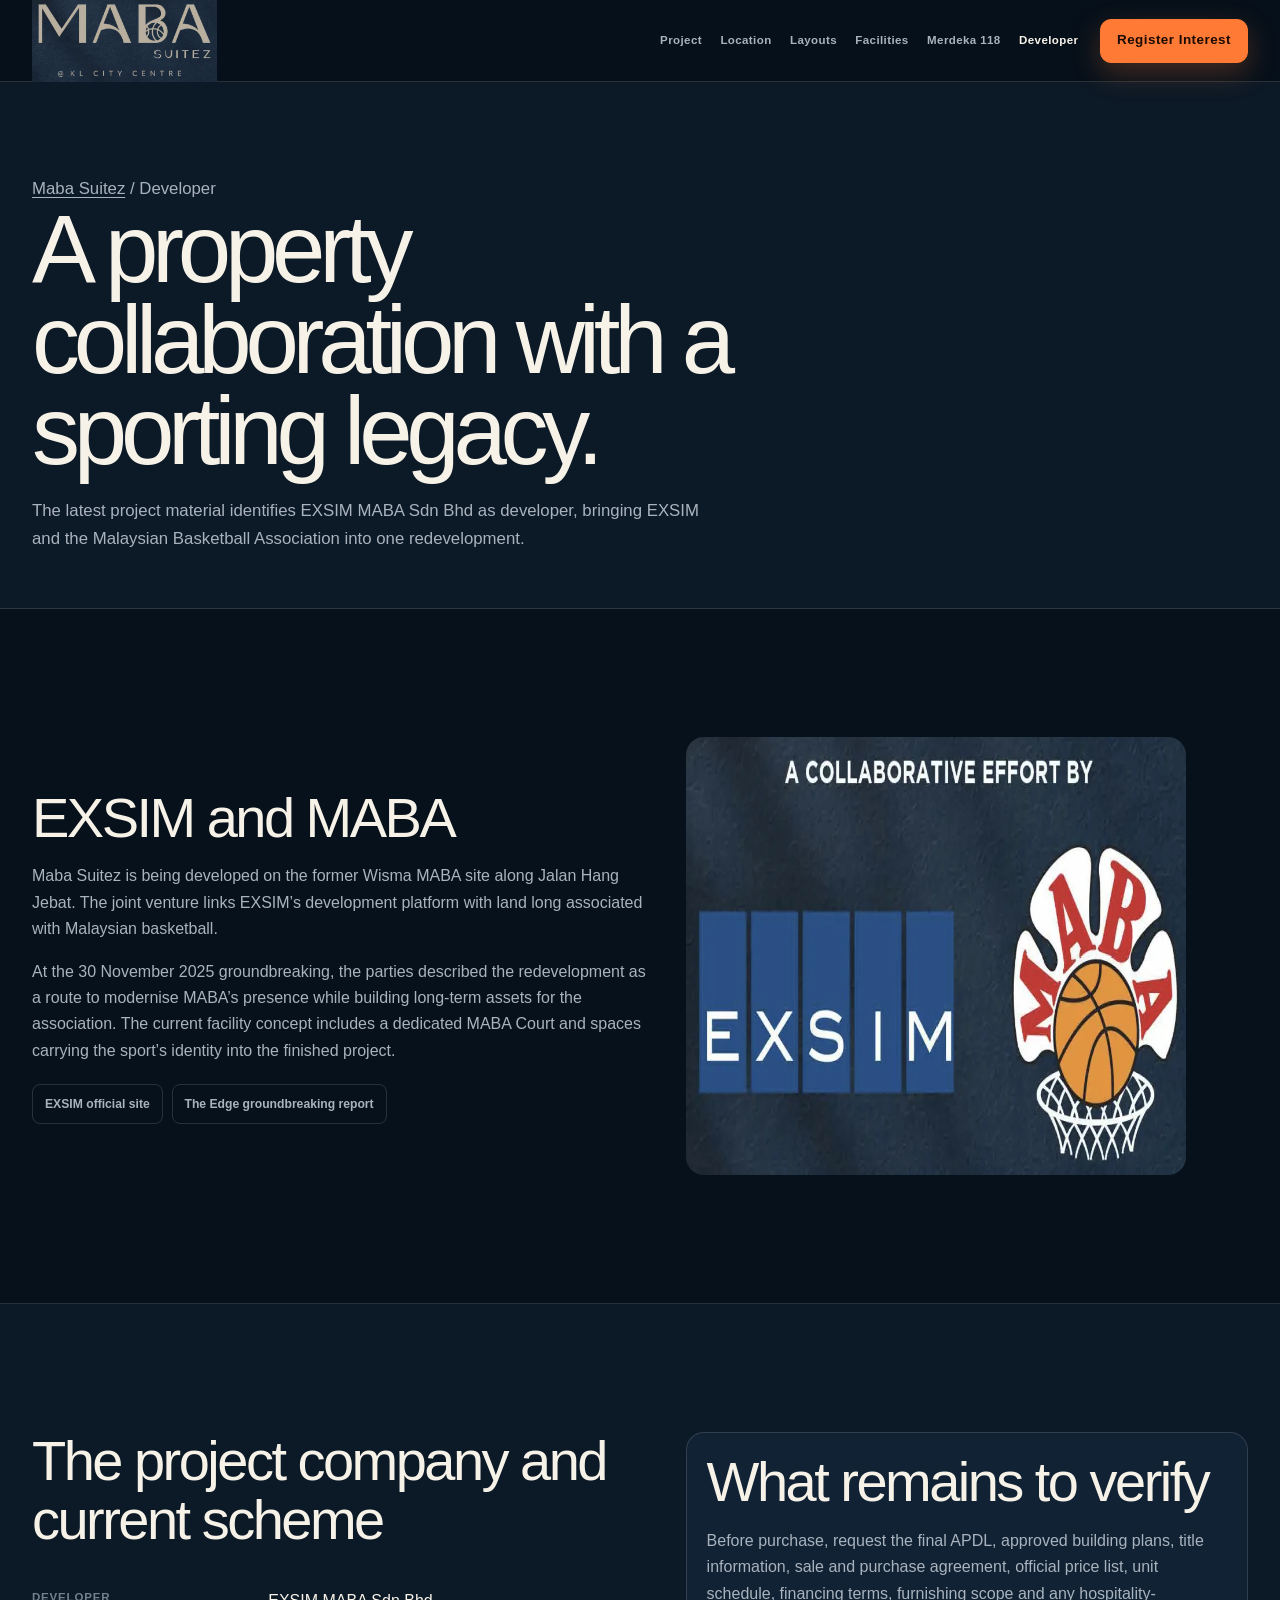
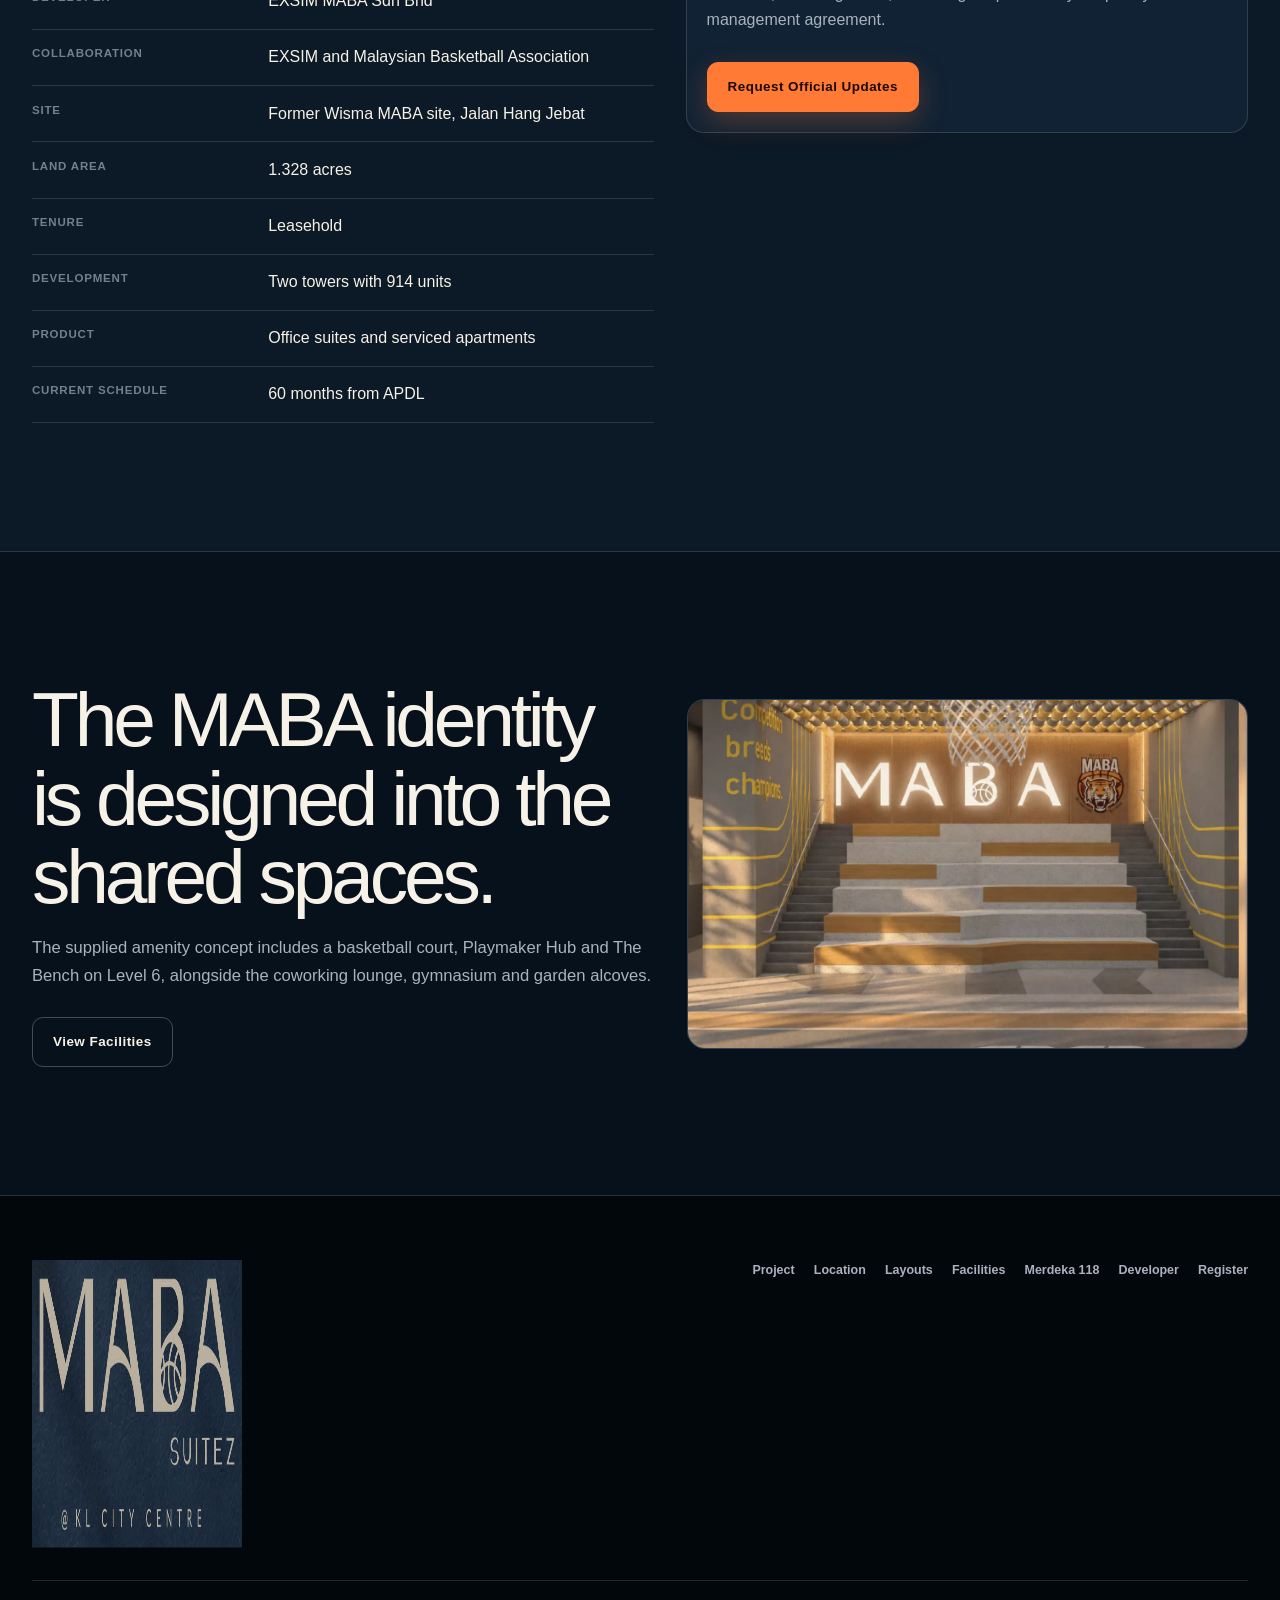
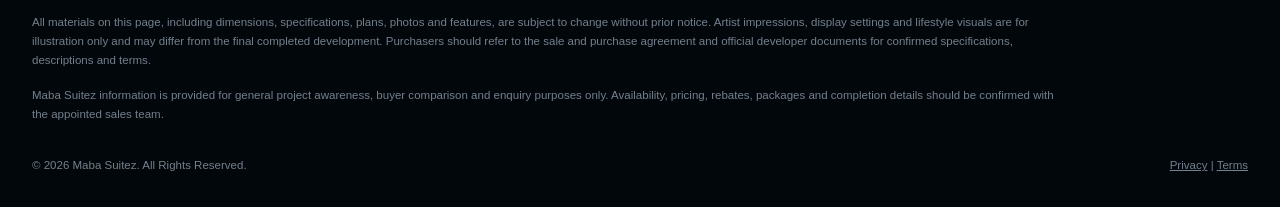
==== developer/index.html @ d5fe0ad5 "Add files via upload" ====
<!doctype html><html lang="en-MY"><head>
  <meta charset="utf-8"><meta name="viewport" content="width=device-width, initial-scale=1">
  <title>Maba Suitez Developer | EXSIM MABA Sdn Bhd</title>
  <meta name="description" content="Learn about EXSIM MABA Sdn Bhd, the EXSIM and Malaysian Basketball Association collaboration behind Maba Suitez on Jalan Hang Jebat.">
  <meta name="robots" content="index, follow, max-image-preview:large"><meta name="theme-color" content="#07111b"><link rel="canonical" href="https://themabasuitez.com/developer/"><link rel="stylesheet" href="/assets/site-v2.css"><link rel="icon" type="image/png" href="/assets/official/maba-suitez-logo.png">
  <meta property="og:type" content="website"><meta property="og:title" content="Maba Suitez Developer | EXSIM MABA Sdn Bhd"><meta property="og:description" content="The collaboration and project background behind Maba Suitez Kuala Lumpur."><meta property="og:url" content="https://themabasuitez.com/developer/"><meta property="og:image" content="https://themabasuitez.com/assets/official/exsim-maba-joint-venture.webp">
  <script type="application/ld+json">{"@context":"https://schema.org","@graph":[{"@type":"WebPage","url":"https://themabasuitez.com/developer/","name":"Maba Suitez Developer | EXSIM MABA Sdn Bhd","dateModified":"2026-10-03"},{"@type":"Organization","name":"EXSIM MABA Sdn Bhd","description":"The project company identified in the latest supplied Maba Suitez material."},{"@type":"BreadcrumbList","itemListElement":[{"@type":"ListItem","position":1,"name":"Home","item":"https://themabasuitez.com/"},{"@type":"ListItem","position":2,"name":"Developer","item":"https://themabasuitez.com/developer/"}]}]}</script>
</head><body>
  <a class="skip-link" href="#main">Skip to content</a>
  <header class="site-header"><nav class="shell nav-shell" aria-label="Primary navigation"><a class="brand" href="/" aria-label="Maba Suitez home"><img src="/assets/official/maba-suitez-logo.png" width="640" height="288" alt="Maba Suitez at KL City Centre"></a><button class="nav-toggle" type="button" aria-label="Open navigation" aria-controls="site-nav" aria-expanded="false" data-nav-toggle><svg viewBox="0 0 24 24" aria-hidden="true"><path fill="currentColor" d="M3 6h18v2H3zm0 5h18v2H3zm0 5h18v2H3z"/></svg></button><div class="nav-panel" id="site-nav" data-nav-panel><ul class="nav-links"><li><a href="/project/">Project</a></li><li><a href="/location/">Location</a></li><li><a href="/layouts/">Layouts</a></li><li><a href="/impressions/">Facilities</a></li><li><a href="/merdeka-118/">Merdeka 118</a></li><li><a href="/developer/" aria-current="page">Developer</a></li></ul><a class="button nav-cta" href="/register/">Register Interest</a></div></nav></header>
  <a class="button mobile-register" href="/register/">Register Interest</a>
  <main id="main">
    <section class="page-hero"><div class="shell"><p class="breadcrumbs"><a href="/">Maba Suitez</a> / Developer</p><h1>A property collaboration with a sporting legacy.</h1><p>The latest project material identifies EXSIM MABA Sdn Bhd as developer, bringing EXSIM and the Malaysian Basketball Association into one redevelopment.</p></div></section>
    <section class="section"><div class="shell developer-grid"><div class="prose" data-reveal><h2>EXSIM and MABA</h2><p>Maba Suitez is being developed on the former Wisma MABA site along Jalan Hang Jebat. The joint venture links EXSIM’s development platform with land long associated with Malaysian basketball.</p><p>At the 30 November 2025 groundbreaking, the parties described the redevelopment as a route to modernise MABA’s presence while building long-term assets for the association. The current facility concept includes a dedicated MABA Court and spaces carrying the sport’s identity into the finished project.</p><div class="source-links"><a href="https://exsim.com.my/" target="_blank" rel="noopener">EXSIM official site</a><a href="https://theedgemalaysia.com/node/783891" target="_blank" rel="noopener">The Edge groundbreaking report</a></div></div><img class="developer-logo" src="/assets/official/exsim-maba-joint-venture.webp" width="864" height="438" alt="EXSIM and Malaysian Basketball Association collaborative effort" data-reveal></div></section>
    <section class="section section--surface"><div class="shell content-grid"><div data-reveal><h2>The project company and current scheme</h2><table class="data-table"><tr><th>Developer</th><td>EXSIM MABA Sdn Bhd</td></tr><tr><th>Collaboration</th><td>EXSIM and Malaysian Basketball Association</td></tr><tr><th>Site</th><td>Former Wisma MABA site, Jalan Hang Jebat</td></tr><tr><th>Land area</th><td>1.328 acres</td></tr><tr><th>Tenure</th><td>Leasehold</td></tr><tr><th>Development</th><td>Two towers with 914 units</td></tr><tr><th>Product</th><td>Office suites and serviced apartments</td></tr><tr><th>Current schedule</th><td>60 months from APDL</td></tr></table></div><aside class="sticky-panel" data-reveal><h2>What remains to verify</h2><p>Before purchase, request the final APDL, approved building plans, title information, sale and purchase agreement, official price list, unit schedule, financing terms, furnishing scope and any hospitality-management agreement.</p><div class="button-row"><a class="button" href="/register/">Request Official Updates</a></div></aside></div></section>
    <section class="section"><div class="shell editorial-split"><div data-reveal><h2 class="section-title">The MABA identity is designed into the shared spaces.</h2><p class="section-copy">The supplied amenity concept includes a basketball court, Playmaker Hub and The Bench on Level 6, alongside the coworking lounge, gymnasium and garden alcoves.</p><div class="button-row"><a class="button button--secondary" href="/impressions/">View Facilities</a></div></div><figure class="media-frame media-frame--wide" data-reveal><img src="/assets/official/facilities/maba-court.webp" width="1800" height="822" alt="MABA Court artist impression" loading="lazy"></figure></div></section>
  </main>
  <footer class="site-footer"><div class="shell"><div class="footer-top"><img class="footer-logo" src="/assets/official/maba-suitez-logo.png" width="640" height="288" alt="Maba Suitez at KL City Centre" loading="lazy"><nav class="footer-links" aria-label="Footer navigation"><a href="/project/">Project</a><a href="/location/">Location</a><a href="/layouts/">Layouts</a><a href="/impressions/">Facilities</a><a href="/merdeka-118/">Merdeka 118</a><a href="/developer/">Developer</a><a href="/register/">Register</a></nav></div><div class="footer-legal"><p>All materials on this page, including dimensions, specifications, plans, photos and features, are subject to change without prior notice. Artist impressions, display settings and lifestyle visuals are for illustration only and may differ from the final completed development. Purchasers should refer to the sale and purchase agreement and official developer documents for confirmed specifications, descriptions and terms.</p><p>Maba Suitez information is provided for general project awareness, buyer comparison and enquiry purposes only. Availability, pricing, rebates, packages and completion details should be confirmed with the appointed sales team.</p></div><div class="footer-bottom"><span>© 2026 Maba Suitez. All Rights Reserved.</span><span><a href="/privacy-policy.html">Privacy</a> | <a href="/terms-and-conditions.html">Terms</a></span></div></div></footer><script src="/assets/site-v2.js" defer></script>
</body></html>
---- assets/site-v2.css ----
:root {
  color-scheme: dark;
  --bg: #07111b;
  --surface: #0c1926;
  --surface-2: #112234;
  --surface-3: #172a3d;
  --text: #f7f2e8;
  --muted: #a9b3bd;
  --quiet: #74808c;
  --accent: #ff7a35;
  --accent-hover: #ff925d;
  --accent-ink: #1b0b02;
  --line: rgba(247, 242, 232, .14);
  --line-strong: rgba(247, 242, 232, .26);
  --danger: #ffb1a8;
  --success: #98e8bd;
  --shadow: 0 24px 80px rgba(0, 0, 0, .32);
  --radius: 18px;
  --radius-sm: 11px;
  --max: 1220px;
  --font: "Aptos", "Segoe UI Variable", "Segoe UI", sans-serif;
  --display: "Aptos Display", "Segoe UI Variable Display", "Segoe UI", sans-serif;
}

*, *::before, *::after { box-sizing: border-box; }
html { scroll-behavior: smooth; }
body {
  margin: 0;
  background: var(--bg);
  color: var(--text);
  font-family: var(--font);
  font-size: 16px;
  line-height: 1.65;
  text-rendering: optimizeLegibility;
  -webkit-font-smoothing: antialiased;
}
body.menu-open { overflow: hidden; }
img { display: block; max-width: 100%; }
a { color: inherit; }
button, input, select, textarea { font: inherit; }
button, a { -webkit-tap-highlight-color: transparent; }
::selection { background: var(--accent); color: var(--accent-ink); }

.skip-link {
  position: fixed;
  z-index: 1000;
  top: 12px;
  left: 12px;
  transform: translateY(-160%);
  padding: .7rem 1rem;
  border-radius: var(--radius-sm);
  background: var(--text);
  color: var(--bg);
}
.skip-link:focus { transform: translateY(0); }
.shell { width: min(calc(100% - 32px), var(--max)); margin-inline: auto; }
.narrow { width: min(calc(100% - 32px), 860px); margin-inline: auto; }

.site-header {
  position: sticky;
  z-index: 100;
  top: 0;
  height: 72px;
  background: rgba(7, 17, 27, .96);
  border-bottom: 1px solid var(--line);
}
.nav-shell { height: 100%; display: flex; align-items: center; justify-content: space-between; gap: 1rem; }
.brand { display: inline-flex; align-items: center; text-decoration: none; }
.brand img { width: 168px; height: auto; }
.nav-toggle {
  width: 46px;
  height: 46px;
  display: grid;
  place-items: center;
  border: 1px solid var(--line-strong);
  border-radius: var(--radius-sm);
  background: var(--surface);
  color: var(--text);
  cursor: pointer;
}
.nav-toggle svg { width: 22px; height: 22px; }
.nav-panel {
  position: fixed;
  inset: 72px 0 0;
  display: none;
  padding: 2rem 16px 7rem;
  overflow-y: auto;
  background: var(--bg);
}
.nav-panel.open { display: block; }
.nav-links { display: grid; gap: 0; margin: 0; padding: 0; list-style: none; }
.nav-links a { display: block; padding: 1rem 0; border-bottom: 1px solid var(--line); color: var(--muted); font-weight: 650; text-decoration: none; }
.nav-links a:hover, .nav-links a[aria-current="page"] { color: var(--text); }
.nav-cta { width: 100%; margin-top: 1.4rem; }

.button {
  min-height: 50px;
  display: inline-flex;
  align-items: center;
  justify-content: center;
  gap: .55rem;
  padding: .78rem 1.25rem;
  border: 1px solid var(--accent);
  border-radius: var(--radius-sm);
  background: var(--accent);
  box-shadow: 0 10px 28px rgba(255, 122, 53, .25);
  color: var(--accent-ink);
  font-size: .84rem;
  font-weight: 800;
  letter-spacing: .035em;
  line-height: 1.2;
  text-align: center;
  text-decoration: none;
  white-space: nowrap;
  cursor: pointer;
  transition: background-color .2s ease, border-color .2s ease, transform .2s ease, box-shadow .2s ease;
}
.button:hover { background: var(--accent-hover); border-color: var(--accent-hover); box-shadow: 0 14px 36px rgba(255, 122, 53, .34); transform: translateY(-2px); }
.button:active { transform: translateY(1px) scale(.99); }
.button--secondary { background: transparent; border-color: var(--line-strong); box-shadow: none; color: var(--text); }
.button--secondary:hover { background: var(--surface-2); border-color: var(--text); box-shadow: none; }
.button--quiet { min-height: 44px; padding: .65rem 1rem; background: transparent; border-color: var(--line); box-shadow: none; color: var(--muted); }
.button--quiet:hover { background: var(--surface-2); border-color: var(--line-strong); color: var(--text); box-shadow: none; }
.button-row { display: flex; flex-wrap: wrap; gap: .75rem; margin-top: 1.75rem; }
.button:focus-visible, .nav-toggle:focus-visible, a:focus-visible, input:focus-visible, select:focus-visible, textarea:focus-visible, .faq-button:focus-visible {
  outline: 3px solid #ffe0cf;
  outline-offset: 3px;
}

.mobile-register {
  position: fixed;
  z-index: 90;
  right: 12px;
  bottom: calc(12px + env(safe-area-inset-bottom));
  left: 12px;
  min-height: 54px;
}

.hero {
  display: grid;
  gap: 2rem;
  padding: 3.5rem 0 2.5rem;
}
.hero-copy { align-self: center; }
.hero h1, .page-hero h1 {
  max-width: 13ch;
  margin: 0;
  font-family: var(--display);
  font-size: clamp(3rem, 12vw, 6.8rem);
  font-weight: 460;
  letter-spacing: -.065em;
  line-height: .95;
}
.hero-lede { max-width: 34rem; margin: 1.4rem 0 0; color: var(--muted); font-size: clamp(1rem, 2vw, 1.2rem); }
.hero-media {
  position: relative;
  margin: 0;
  overflow: hidden;
  border: 1px solid var(--line-strong);
  border-radius: var(--radius);
  background: #ded8ca;
  box-shadow: var(--shadow);
}
.hero-media img { width: 100%; height: 100%; min-height: 330px; object-fit: cover; }
.hero-media--tower img { object-fit: contain; background: #e4dfcf; }

.fact-rail { border-block: 1px solid var(--line); background: var(--surface); }
.fact-scroll { display: flex; gap: 0; overflow-x: auto; scrollbar-width: none; scroll-snap-type: x proximity; }
.fact-scroll::-webkit-scrollbar { display: none; }
.fact { min-width: 70vw; padding: 1.3rem 1.1rem 1.5rem; border-right: 1px solid var(--line); scroll-snap-align: start; }
.fact span { display: block; color: var(--quiet); font-size: .7rem; font-weight: 750; letter-spacing: .12em; text-transform: uppercase; }
.fact strong { display: block; margin-top: .35rem; font-family: var(--display); font-size: 1.35rem; font-weight: 560; letter-spacing: -.025em; }

.section { padding: clamp(4.5rem, 10vw, 8rem) 0; border-bottom: 1px solid var(--line); }
.section--surface { background: var(--surface); }
.section--deep { background: #040b12; }
.eyebrow { margin: 0 0 .9rem; color: var(--accent); font-size: .7rem; font-weight: 800; letter-spacing: .15em; text-transform: uppercase; }
.section-title {
  max-width: 18ch;
  margin: 0;
  font-family: var(--display);
  font-size: clamp(2.2rem, 7vw, 4.8rem);
  font-weight: 480;
  letter-spacing: -.055em;
  line-height: 1.02;
}
.section-copy { max-width: 44rem; margin: 1.2rem 0 0; color: var(--muted); font-size: 1.04rem; }
.section-heading { display: grid; gap: 1.1rem; margin-bottom: 2.5rem; }
.section-heading > :last-child { margin-bottom: 0; }

.update-grid { display: grid; gap: 2rem; }
.update-stamp { display: flex; align-items: center; gap: .8rem; color: var(--muted); font-size: .8rem; font-weight: 700; letter-spacing: .04em; }
.update-stamp::before { width: 9px; height: 9px; border-radius: 50%; background: var(--accent); content: ""; box-shadow: 0 0 0 7px rgba(255, 122, 53, .12); }
.update-list { margin: 0; border-top: 1px solid var(--line-strong); }
.update-list div { display: grid; grid-template-columns: minmax(90px, .45fr) 1fr; gap: 1rem; padding: 1.15rem 0; border-bottom: 1px solid var(--line); }
.update-list dt { color: var(--quiet); font-size: .72rem; font-weight: 800; letter-spacing: .1em; text-transform: uppercase; }
.update-list dd { margin: 0; color: var(--text); font-weight: 650; }
.source-note { margin: 1.2rem 0 0; color: var(--quiet); font-size: .78rem; }
.source-note a { color: var(--muted); text-underline-offset: 3px; }

.editorial-split { display: grid; gap: 2.2rem; align-items: center; }
.media-frame { margin: 0; overflow: hidden; border: 1px solid var(--line); border-radius: var(--radius); background: var(--surface-2); }
.media-frame img { width: 100%; height: 100%; object-fit: cover; }
.media-frame--portrait { aspect-ratio: 4 / 5; }
.media-frame--wide { aspect-ratio: 16 / 10; }
.media-frame--map img { object-fit: contain; background: #e7e0d2; }
.caption { margin: .65rem 0 0; color: var(--quiet); font-size: .74rem; }
.detail-lines { margin: 2rem 0 0; border-top: 1px solid var(--line); }
.detail-lines div { display: grid; gap: .25rem; padding: 1rem 0; border-bottom: 1px solid var(--line); }
.detail-lines b { color: var(--text); font-size: .84rem; }
.detail-lines span { color: var(--muted); font-size: .9rem; }

.location-grid { display: grid; gap: 1.25rem; }
.location-copy { padding: 1.5rem; border: 1px solid var(--line); border-radius: var(--radius); background: var(--surface-2); }
.location-copy h3 { margin: 0; font-family: var(--display); font-size: 1.55rem; font-weight: 560; letter-spacing: -.035em; }
.location-copy p { margin: .75rem 0 0; color: var(--muted); }
.distance-list { display: grid; grid-template-columns: 1fr 1fr; gap: 1px; margin-top: 1.5rem; background: var(--line); border: 1px solid var(--line); }
.distance-list div { padding: 1rem; background: var(--surface); }
.distance-list strong { display: block; font-family: var(--display); font-size: 1.4rem; color: var(--accent); }
.distance-list span { display: block; margin-top: .15rem; color: var(--muted); font-size: .76rem; }

.amenity-grid { display: grid; grid-template-columns: 1fr; gap: 1rem; }
.amenity { position: relative; min-height: 275px; margin: 0; overflow: hidden; border: 1px solid var(--line); border-radius: var(--radius); background: var(--surface-2); }
.amenity img { width: 100%; height: 100%; min-height: 275px; object-fit: cover; transition: transform .6s cubic-bezier(.2,.7,.2,1); }
.amenity:hover img { transform: scale(1.025); }
.amenity figcaption { position: absolute; right: 12px; bottom: 12px; padding: .55rem .75rem; border-radius: 8px; background: rgba(7,17,27,.9); color: var(--text); font-size: .76rem; font-weight: 750; }

.layout-list { display: grid; gap: 1rem; }
.layout-item { display: grid; gap: 1.25rem; padding: 1rem; border: 1px solid var(--line); border-radius: var(--radius); background: var(--surface); }
.layout-plan { min-height: 280px; display: grid; place-items: center; padding: 1rem; border-radius: var(--radius-sm); background: #e7e0d2; }
.layout-plan img { width: 100%; max-height: 410px; object-fit: contain; }
.layout-copy { align-self: center; padding: .5rem; }
.layout-type { margin: 0 0 .7rem; color: var(--accent); font-size: .72rem; font-weight: 800; letter-spacing: .12em; text-transform: uppercase; }
.layout-copy h3 { margin: 0; font-family: var(--display); font-size: clamp(1.8rem, 5vw, 2.9rem); font-weight: 520; letter-spacing: -.045em; line-height: 1.05; }
.layout-spec { margin: .7rem 0 0; color: var(--muted); }
.layout-copy ul { margin: 1rem 0 0; padding-left: 1.1rem; color: var(--muted); }

.interior-grid { display: grid; gap: 1rem; }
.interior-grid .media-frame { min-height: 280px; }
.interior-grid .media-frame img { min-height: 280px; }

.precinct-grid { display: grid; gap: 2rem; align-items: start; }
.investment-note { margin-top: 1.5rem; padding: 1.2rem; border-left: 3px solid var(--accent); background: var(--surface-2); color: var(--muted); }
.investment-note strong { display: block; margin-bottom: .4rem; color: var(--text); }
.source-links { display: flex; flex-wrap: wrap; gap: .55rem; margin-top: 1.25rem; }
.source-links a { padding: .55rem .75rem; border: 1px solid var(--line); border-radius: 8px; color: var(--muted); font-size: .76rem; font-weight: 700; text-decoration: none; }
.source-links a:hover { border-color: var(--accent); color: var(--text); }

.developer-grid { display: grid; gap: 2rem; align-items: center; }
.developer-logo { width: min(100%, 500px); border-radius: var(--radius); }

.faq { margin-top: 2rem; border-top: 1px solid var(--line-strong); }
.faq-item { border-bottom: 1px solid var(--line); }
.faq-button { width: 100%; display: flex; align-items: center; justify-content: space-between; gap: 1rem; padding: 1.2rem 0; border: 0; background: transparent; color: var(--text); text-align: left; font-weight: 750; cursor: pointer; }
.faq-button span { flex: 0 0 32px; width: 32px; height: 32px; display: grid; place-items: center; border: 1px solid var(--line); border-radius: 50%; color: var(--accent); font-size: 1.2rem; transition: transform .2s ease; }
.faq-answer { display: grid; grid-template-rows: 0fr; transition: grid-template-rows .25s ease; }
.faq-answer > div { overflow: hidden; }
.faq-answer p { max-width: 48rem; margin: 0; padding: 0 0 1.3rem; color: var(--muted); }
.faq-item.open .faq-answer { grid-template-rows: 1fr; }
.faq-item.open .faq-button span { transform: rotate(45deg); }

.contact-grid { display: grid; gap: 2.2rem; align-items: start; }
.benefit-list { display: grid; gap: .85rem; margin: 1.5rem 0 0; padding: 0; list-style: none; }
.benefit-list li { display: grid; grid-template-columns: 28px 1fr; gap: .75rem; color: var(--muted); }
.benefit-list i { width: 28px; height: 28px; display: grid; place-items: center; border: 1px solid var(--accent); border-radius: 50%; color: var(--accent); font-size: .72rem; font-style: normal; font-weight: 800; }
.enquiry-form { padding: 1.1rem; border: 1px solid var(--line-strong); border-radius: var(--radius); background: var(--surface-2); box-shadow: var(--shadow); }
.form-grid { display: grid; gap: 1rem; }
.field label { display: flex; justify-content: space-between; gap: .5rem; margin-bottom: .45rem; color: var(--text); font-size: .78rem; font-weight: 750; }
.field label span { color: var(--quiet); font-weight: 500; }
.field input, .field select, .field textarea {
  width: 100%;
  min-height: 52px;
  padding: .78rem .9rem;
  border: 1px solid var(--line-strong);
  border-radius: var(--radius-sm);
  background: var(--bg);
  color: var(--text);
  transition: border-color .2s ease, box-shadow .2s ease;
}
.field select { appearance: auto; }
.field input::placeholder, .field textarea::placeholder { color: #6f7b86; }
.field input:focus, .field select:focus, .field textarea:focus { border-color: var(--accent); box-shadow: 0 0 0 4px rgba(255,122,53,.12); outline: 0; }
.field [aria-invalid="true"] { border-color: var(--danger); }
.phone-fields { display: grid; grid-template-columns: 124px 1fr; gap: .65rem; }
.consent { display: grid; grid-template-columns: 20px 1fr; gap: .65rem; margin: 1rem 0; color: var(--muted); font-size: .78rem; }
.consent input { width: 18px; height: 18px; margin-top: .2rem; accent-color: var(--accent); }
.consent a { color: var(--text); }
.form-submit { width: 100%; }
.form-status { min-height: 1.5rem; margin: .8rem 0 0; color: var(--muted); font-size: .82rem; }
.form-status.is-error { color: var(--danger); }
.form-status.is-success { color: var(--success); }
.honeypot { position: absolute; left: -9999px; }

.page-hero { padding: 4.5rem 0 3.5rem; border-bottom: 1px solid var(--line); background: var(--surface); }
.breadcrumbs { margin: 0 0 1.3rem; color: var(--quiet); font-size: .76rem; }
.breadcrumbs a { color: var(--muted); text-underline-offset: 3px; }
.page-hero h1 { max-width: 14ch; font-size: clamp(2.7rem, 10vw, 6rem); }
.page-hero p { max-width: 42rem; margin: 1.3rem 0 0; color: var(--muted); font-size: 1.05rem; }
.content-grid { display: grid; gap: 2rem; align-items: start; }
.content-grid h2, .prose h2 { margin: 0 0 1rem; font-family: var(--display); font-size: clamp(2rem, 6vw, 3.5rem); font-weight: 500; letter-spacing: -.045em; line-height: 1.05; }
.content-grid h3, .prose h3 { margin: 2rem 0 .7rem; font-family: var(--display); font-size: 1.5rem; font-weight: 550; }
.content-grid p, .prose p { color: var(--muted); }
.sticky-panel { padding: 1.25rem; border: 1px solid var(--line); border-radius: var(--radius); background: var(--surface-2); }
.data-table { width: 100%; margin-top: 1.5rem; border-collapse: collapse; }
.data-table th, .data-table td { padding: .9rem 0; border-bottom: 1px solid var(--line); text-align: left; vertical-align: top; }
.data-table th { width: 38%; color: var(--quiet); font-size: .72rem; letter-spacing: .07em; text-transform: uppercase; }
.data-table td { color: var(--text); }
.gallery-grid { display: grid; gap: 1rem; }
.gallery-grid .media-frame { aspect-ratio: 16 / 10; }

.site-footer { padding: 4rem 0 calc(6.5rem + env(safe-area-inset-bottom)); background: #02070c; }
.footer-top { display: grid; gap: 1.8rem; padding-bottom: 2rem; border-bottom: 1px solid var(--line); }
.footer-logo { width: 210px; }
.footer-links { display: flex; flex-wrap: wrap; gap: .65rem 1.2rem; }
.footer-links a { color: var(--muted); font-size: .78rem; font-weight: 700; text-decoration: none; }
.footer-links a:hover { color: var(--text); }
.footer-legal { max-width: 64rem; margin-top: 2rem; }
.footer-legal p { margin: 0 0 1rem; color: var(--quiet); font-size: .72rem; }
.footer-bottom { display: flex; flex-wrap: wrap; justify-content: space-between; gap: .75rem; margin-top: 2rem; color: var(--quiet); font-size: .72rem; }

[data-reveal] { opacity: 0; transform: translateY(18px); transition: opacity .7s ease, transform .7s cubic-bezier(.2,.7,.2,1); }
[data-reveal].revealed { opacity: 1; transform: translateY(0); }

@media (min-width: 700px) {
  .shell { width: min(calc(100% - 64px), var(--max)); }
  .narrow { width: min(calc(100% - 64px), 860px); }
  .fact { min-width: 34%; padding-inline: 1.5rem; }
  .section-heading { grid-template-columns: minmax(0, .95fr) minmax(300px, .55fr); align-items: end; }
  .section-heading .section-copy { margin: 0; }
  .update-grid, .editorial-split, .precinct-grid, .developer-grid, .contact-grid, .content-grid { grid-template-columns: minmax(0, 1.05fr) minmax(320px, .95fr); }
  .location-grid { grid-template-columns: 1.25fr .75fr; }
  .amenity-grid { grid-template-columns: repeat(12, minmax(0, 1fr)); }
  .amenity { grid-column: span 6; }
  .amenity:nth-child(1) { grid-column: span 7; min-height: 430px; }
  .amenity:nth-child(2) { grid-column: span 5; min-height: 430px; }
  .amenity:nth-child(3) { grid-column: span 5; }
  .amenity:nth-child(4) { grid-column: span 7; }
  .layout-item { grid-template-columns: minmax(260px, .8fr) minmax(0, 1.2fr); padding: 1.25rem; }
  .layout-item:nth-child(even) .layout-plan { order: 2; }
  .layout-item:nth-child(even) .layout-copy { order: 1; }
  .interior-grid { grid-template-columns: 1.15fr .85fr; }
  .interior-grid .media-frame:first-child { grid-row: span 2; }
  .form-grid { grid-template-columns: 1fr 1fr; }
  .field--full { grid-column: 1 / -1; }
  .gallery-grid { grid-template-columns: repeat(2, 1fr); }
  .footer-top { grid-template-columns: 1fr auto; align-items: start; }
}

@media (min-width: 1020px) {
  .site-header { height: 82px; }
  .nav-shell { gap: 1.3rem; }
  .brand img { width: 185px; }
  .nav-toggle { display: none; }
  .nav-panel { position: static; display: flex; align-items: center; gap: 1.35rem; padding: 0; overflow: visible; background: transparent; }
  .nav-links { display: flex; align-items: center; gap: 1.15rem; }
  .nav-links a { padding: .4rem 0; border: 0; font-size: .72rem; letter-spacing: .035em; }
  .nav-cta { width: auto; min-height: 44px; margin: 0; padding-inline: 1rem; }
  .mobile-register { display: none; }
  .hero { min-height: calc(100svh - 82px); grid-template-columns: minmax(0, .85fr) minmax(520px, 1.15fr); gap: clamp(2.5rem, 6vw, 6rem); align-items: center; padding: 4rem 0; }
  .hero h1 { font-size: clamp(4.7rem, 7.2vw, 7rem); }
  .hero-media { height: min(72vh, 700px); }
  .fact-scroll { overflow: visible; }
  .fact { min-width: 0; flex: 1; }
  .amenity:nth-child(3), .amenity:nth-child(4) { min-height: 330px; }
  .sticky-panel { position: sticky; top: 108px; }
  .site-footer { padding-bottom: 2rem; }
}

@media (prefers-reduced-motion: reduce) {
  html { scroll-behavior: auto; }
  *, *::before, *::after { animation-duration: .01ms !important; animation-iteration-count: 1 !important; transition-duration: .01ms !important; }
  [data-reveal] { opacity: 1; transform: none; }
}
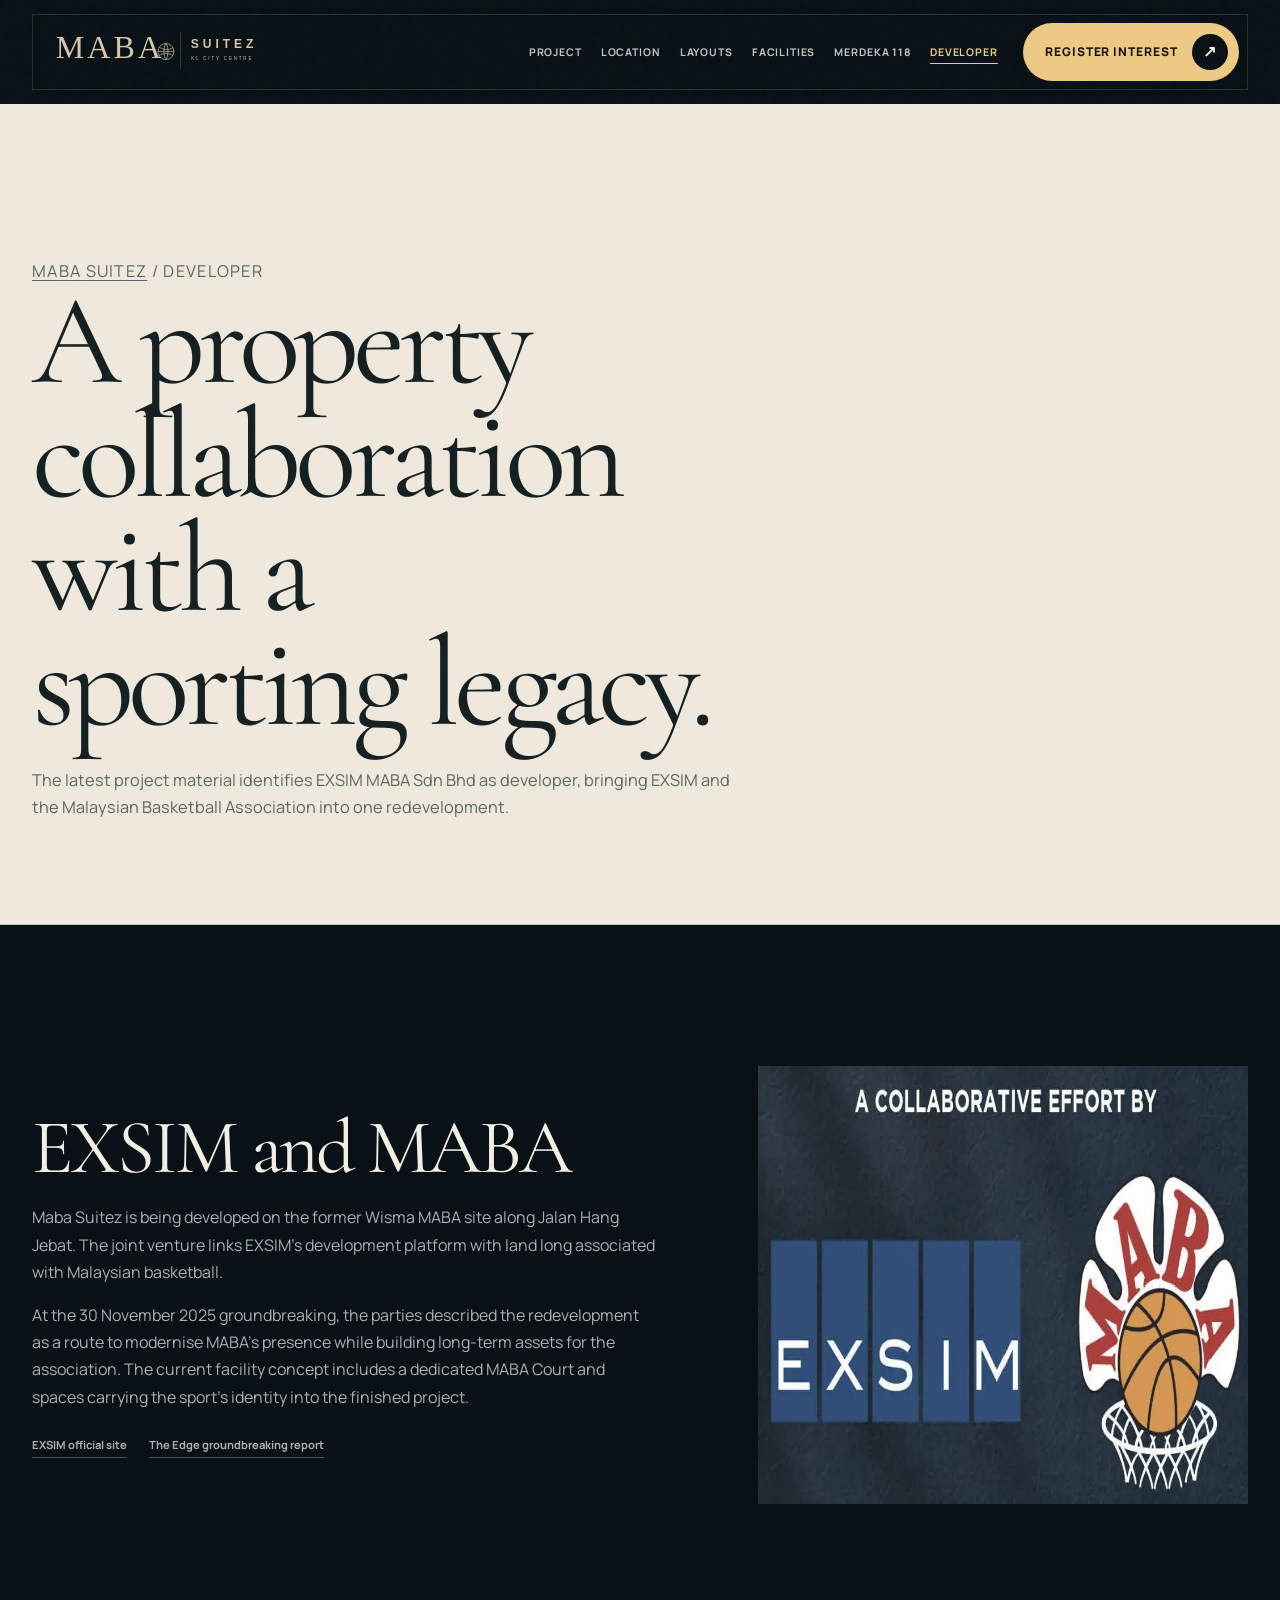
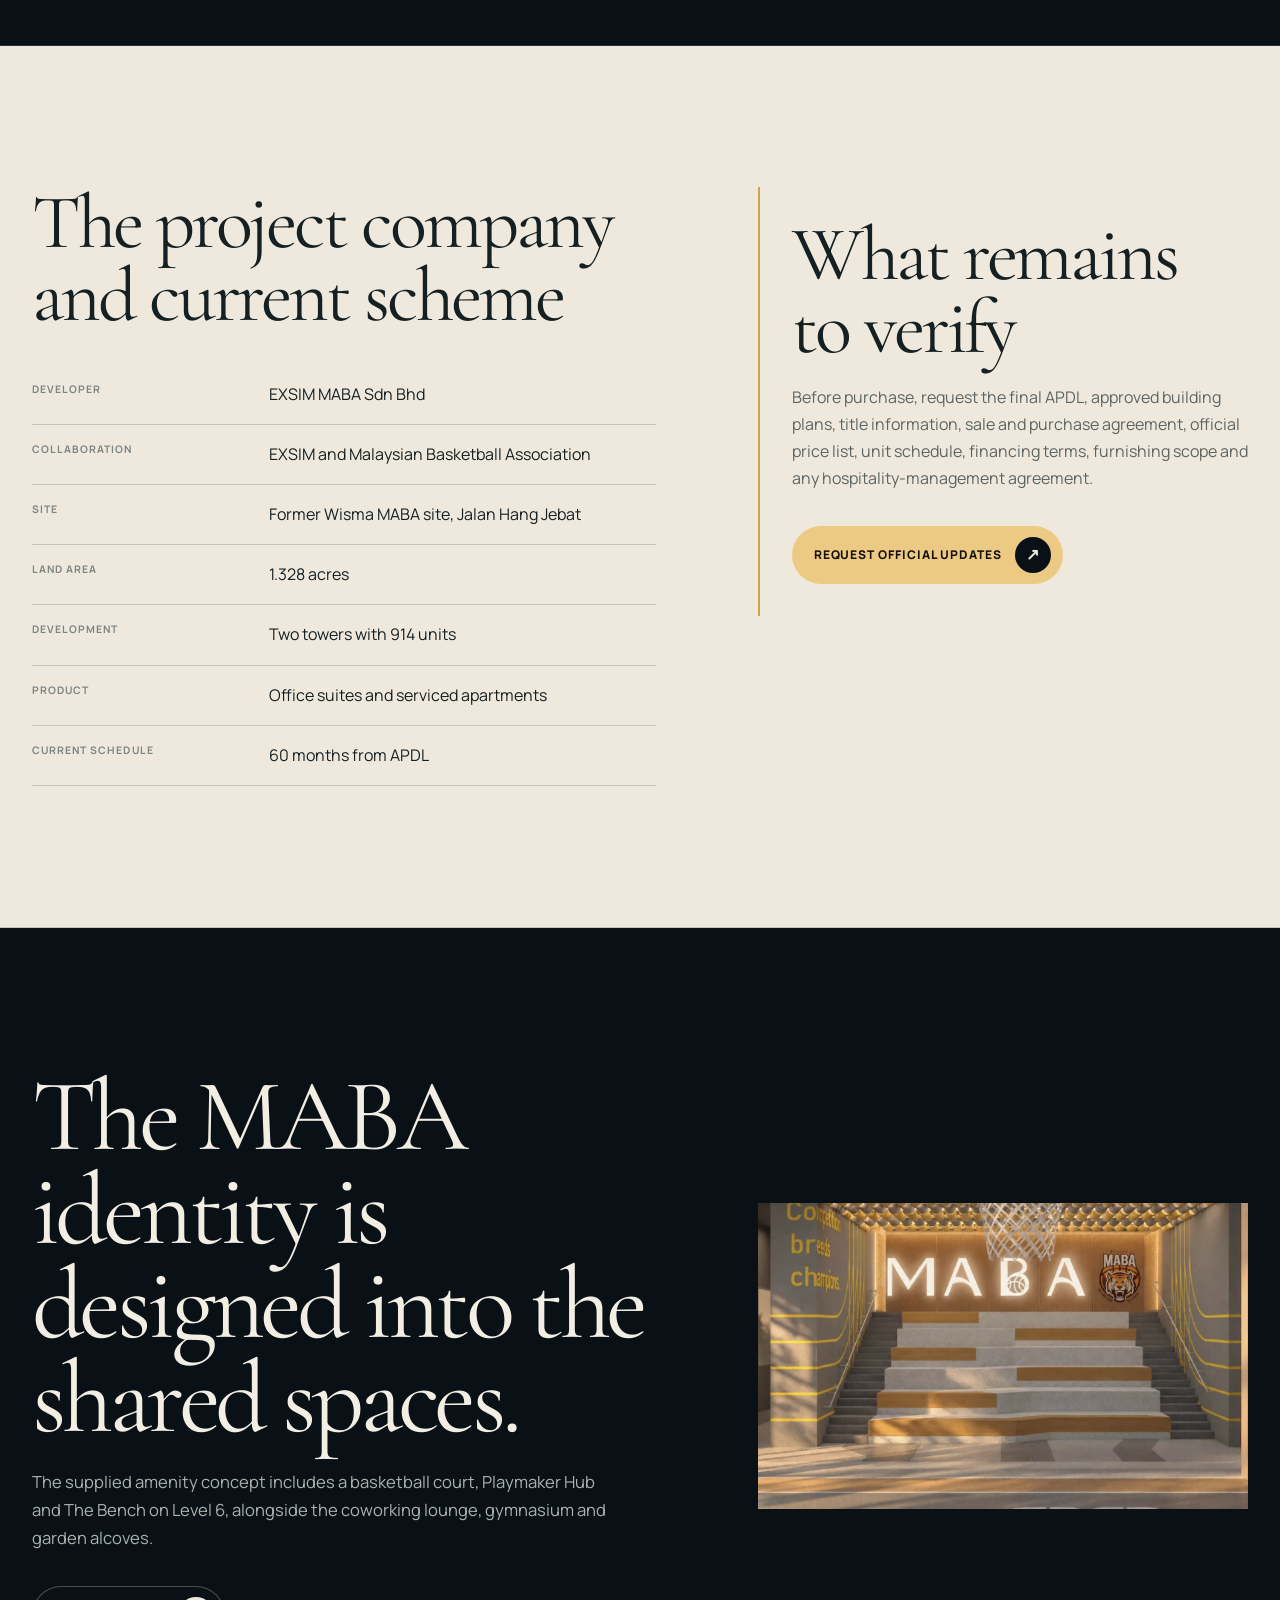
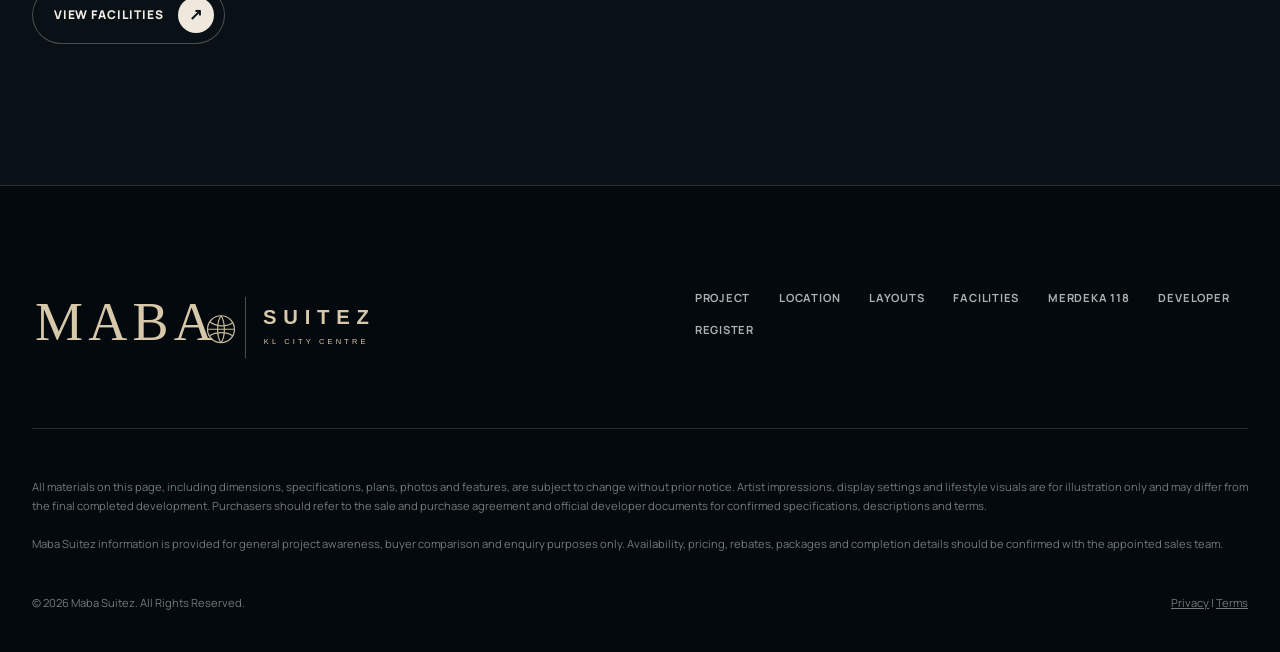
==== commit 0a58fa15: "Add files via upload" ====
--- a/developer/index.html
+++ b/developer/index.html
@@ -2,18 +2,18 @@
   <meta charset="utf-8"><meta name="viewport" content="width=device-width, initial-scale=1">
   <title>Maba Suitez Developer | EXSIM MABA Sdn Bhd</title>
   <meta name="description" content="Learn about EXSIM MABA Sdn Bhd, the EXSIM and Malaysian Basketball Association collaboration behind Maba Suitez on Jalan Hang Jebat.">
-  <meta name="robots" content="index, follow, max-image-preview:large"><meta name="theme-color" content="#07111b"><link rel="canonical" href="https://themabasuitez.com/developer/"><link rel="stylesheet" href="/assets/site-v2.css"><link rel="icon" type="image/png" href="/assets/official/maba-suitez-logo.png">
+  <meta name="robots" content="index, follow, max-image-preview:large"><meta name="theme-color" content="#07111b"><link rel="canonical" href="https://themabasuitez.com/developer/"><link rel="stylesheet" href="/assets/site-v3.css"><link rel="icon" type="image/svg+xml" href="/assets/maba-suitez-wordmark.svg">
   <meta property="og:type" content="website"><meta property="og:title" content="Maba Suitez Developer | EXSIM MABA Sdn Bhd"><meta property="og:description" content="The collaboration and project background behind Maba Suitez Kuala Lumpur."><meta property="og:url" content="https://themabasuitez.com/developer/"><meta property="og:image" content="https://themabasuitez.com/assets/official/exsim-maba-joint-venture.webp">
   <script type="application/ld+json">{"@context":"https://schema.org","@graph":[{"@type":"WebPage","url":"https://themabasuitez.com/developer/","name":"Maba Suitez Developer | EXSIM MABA Sdn Bhd","dateModified":"2026-10-03"},{"@type":"Organization","name":"EXSIM MABA Sdn Bhd","description":"The project company identified in the latest supplied Maba Suitez material."},{"@type":"BreadcrumbList","itemListElement":[{"@type":"ListItem","position":1,"name":"Home","item":"https://themabasuitez.com/"},{"@type":"ListItem","position":2,"name":"Developer","item":"https://themabasuitez.com/developer/"}]}]}</script>
 </head><body>
   <a class="skip-link" href="#main">Skip to content</a>
-  <header class="site-header"><nav class="shell nav-shell" aria-label="Primary navigation"><a class="brand" href="/" aria-label="Maba Suitez home"><img src="/assets/official/maba-suitez-logo.png" width="640" height="288" alt="Maba Suitez at KL City Centre"></a><button class="nav-toggle" type="button" aria-label="Open navigation" aria-controls="site-nav" aria-expanded="false" data-nav-toggle><svg viewBox="0 0 24 24" aria-hidden="true"><path fill="currentColor" d="M3 6h18v2H3zm0 5h18v2H3zm0 5h18v2H3z"/></svg></button><div class="nav-panel" id="site-nav" data-nav-panel><ul class="nav-links"><li><a href="/project/">Project</a></li><li><a href="/location/">Location</a></li><li><a href="/layouts/">Layouts</a></li><li><a href="/impressions/">Facilities</a></li><li><a href="/merdeka-118/">Merdeka 118</a></li><li><a href="/developer/" aria-current="page">Developer</a></li></ul><a class="button nav-cta" href="/register/">Register Interest</a></div></nav></header>
+  <header class="site-header"><nav class="shell nav-shell" aria-label="Primary navigation"><a class="brand" href="/" aria-label="Maba Suitez home"><img src="/assets/maba-suitez-wordmark.svg" width="520" height="112" alt="Maba Suitez, KL City Centre"></a><button class="nav-toggle" type="button" aria-label="Open navigation" aria-controls="site-nav" aria-expanded="false" data-nav-toggle><svg viewBox="0 0 24 24" aria-hidden="true"><path fill="currentColor" d="M3 6h18v2H3zm0 5h18v2H3zm0 5h18v2H3z"/></svg></button><div class="nav-panel" id="site-nav" data-nav-panel><ul class="nav-links"><li><a href="/project/">Project</a></li><li><a href="/location/">Location</a></li><li><a href="/layouts/">Layouts</a></li><li><a href="/impressions/">Facilities</a></li><li><a href="/merdeka-118/">Merdeka 118</a></li><li><a href="/developer/" aria-current="page">Developer</a></li></ul><a class="button nav-cta" href="/register/">Register Interest</a></div></nav></header>
   <a class="button mobile-register" href="/register/">Register Interest</a>
   <main id="main">
     <section class="page-hero"><div class="shell"><p class="breadcrumbs"><a href="/">Maba Suitez</a> / Developer</p><h1>A property collaboration with a sporting legacy.</h1><p>The latest project material identifies EXSIM MABA Sdn Bhd as developer, bringing EXSIM and the Malaysian Basketball Association into one redevelopment.</p></div></section>
     <section class="section"><div class="shell developer-grid"><div class="prose" data-reveal><h2>EXSIM and MABA</h2><p>Maba Suitez is being developed on the former Wisma MABA site along Jalan Hang Jebat. The joint venture links EXSIM’s development platform with land long associated with Malaysian basketball.</p><p>At the 30 November 2025 groundbreaking, the parties described the redevelopment as a route to modernise MABA’s presence while building long-term assets for the association. The current facility concept includes a dedicated MABA Court and spaces carrying the sport’s identity into the finished project.</p><div class="source-links"><a href="https://exsim.com.my/" target="_blank" rel="noopener">EXSIM official site</a><a href="https://theedgemalaysia.com/node/783891" target="_blank" rel="noopener">The Edge groundbreaking report</a></div></div><img class="developer-logo" src="/assets/official/exsim-maba-joint-venture.webp" width="864" height="438" alt="EXSIM and Malaysian Basketball Association collaborative effort" data-reveal></div></section>
-    <section class="section section--surface"><div class="shell content-grid"><div data-reveal><h2>The project company and current scheme</h2><table class="data-table"><tr><th>Developer</th><td>EXSIM MABA Sdn Bhd</td></tr><tr><th>Collaboration</th><td>EXSIM and Malaysian Basketball Association</td></tr><tr><th>Site</th><td>Former Wisma MABA site, Jalan Hang Jebat</td></tr><tr><th>Land area</th><td>1.328 acres</td></tr><tr><th>Tenure</th><td>Leasehold</td></tr><tr><th>Development</th><td>Two towers with 914 units</td></tr><tr><th>Product</th><td>Office suites and serviced apartments</td></tr><tr><th>Current schedule</th><td>60 months from APDL</td></tr></table></div><aside class="sticky-panel" data-reveal><h2>What remains to verify</h2><p>Before purchase, request the final APDL, approved building plans, title information, sale and purchase agreement, official price list, unit schedule, financing terms, furnishing scope and any hospitality-management agreement.</p><div class="button-row"><a class="button" href="/register/">Request Official Updates</a></div></aside></div></section>
+    <section class="section section--surface"><div class="shell content-grid"><div data-reveal><h2>The project company and current scheme</h2><table class="data-table"><tr><th>Developer</th><td>EXSIM MABA Sdn Bhd</td></tr><tr><th>Collaboration</th><td>EXSIM and Malaysian Basketball Association</td></tr><tr><th>Site</th><td>Former Wisma MABA site, Jalan Hang Jebat</td></tr><tr><th>Land area</th><td>1.328 acres</td></tr><tr><th>Development</th><td>Two towers with 914 units</td></tr><tr><th>Product</th><td>Office suites and serviced apartments</td></tr><tr><th>Current schedule</th><td>60 months from APDL</td></tr></table></div><aside class="sticky-panel" data-reveal><h2>What remains to verify</h2><p>Before purchase, request the final APDL, approved building plans, title information, sale and purchase agreement, official price list, unit schedule, financing terms, furnishing scope and any hospitality-management agreement.</p><div class="button-row"><a class="button" href="/register/">Request Official Updates</a></div></aside></div></section>
     <section class="section"><div class="shell editorial-split"><div data-reveal><h2 class="section-title">The MABA identity is designed into the shared spaces.</h2><p class="section-copy">The supplied amenity concept includes a basketball court, Playmaker Hub and The Bench on Level 6, alongside the coworking lounge, gymnasium and garden alcoves.</p><div class="button-row"><a class="button button--secondary" href="/impressions/">View Facilities</a></div></div><figure class="media-frame media-frame--wide" data-reveal><img src="/assets/official/facilities/maba-court.webp" width="1800" height="822" alt="MABA Court artist impression" loading="lazy"></figure></div></section>
   </main>
-  <footer class="site-footer"><div class="shell"><div class="footer-top"><img class="footer-logo" src="/assets/official/maba-suitez-logo.png" width="640" height="288" alt="Maba Suitez at KL City Centre" loading="lazy"><nav class="footer-links" aria-label="Footer navigation"><a href="/project/">Project</a><a href="/location/">Location</a><a href="/layouts/">Layouts</a><a href="/impressions/">Facilities</a><a href="/merdeka-118/">Merdeka 118</a><a href="/developer/">Developer</a><a href="/register/">Register</a></nav></div><div class="footer-legal"><p>All materials on this page, including dimensions, specifications, plans, photos and features, are subject to change without prior notice. Artist impressions, display settings and lifestyle visuals are for illustration only and may differ from the final completed development. Purchasers should refer to the sale and purchase agreement and official developer documents for confirmed specifications, descriptions and terms.</p><p>Maba Suitez information is provided for general project awareness, buyer comparison and enquiry purposes only. Availability, pricing, rebates, packages and completion details should be confirmed with the appointed sales team.</p></div><div class="footer-bottom"><span>© 2026 Maba Suitez. All Rights Reserved.</span><span><a href="/privacy-policy.html">Privacy</a> | <a href="/terms-and-conditions.html">Terms</a></span></div></div></footer><script src="/assets/site-v2.js" defer></script>
+  <footer class="site-footer"><div class="shell"><div class="footer-top"><img class="footer-logo" src="/assets/maba-suitez-wordmark.svg" width="520" height="112" alt="Maba Suitez, KL City Centre" loading="lazy"><nav class="footer-links" aria-label="Footer navigation"><a href="/project/">Project</a><a href="/location/">Location</a><a href="/layouts/">Layouts</a><a href="/impressions/">Facilities</a><a href="/merdeka-118/">Merdeka 118</a><a href="/developer/">Developer</a><a href="/register/">Register</a></nav></div><div class="footer-legal"><p>All materials on this page, including dimensions, specifications, plans, photos and features, are subject to change without prior notice. Artist impressions, display settings and lifestyle visuals are for illustration only and may differ from the final completed development. Purchasers should refer to the sale and purchase agreement and official developer documents for confirmed specifications, descriptions and terms.</p><p>Maba Suitez information is provided for general project awareness, buyer comparison and enquiry purposes only. Availability, pricing, rebates, packages and completion details should be confirmed with the appointed sales team.</p></div><div class="footer-bottom"><span>© 2026 Maba Suitez. All Rights Reserved.</span><span><a href="/privacy-policy.html">Privacy</a> | <a href="/terms-and-conditions.html">Terms</a></span></div></div></footer><script src="/assets/site-v2.js" defer></script>
 </body></html>
--- a/assets/site-v3.css
+++ b/assets/site-v3.css
@@ -0,0 +1,544 @@
+@font-face {
+  font-family: "Manrope";
+  src: url("/assets/fonts/manrope-latin-variable.woff2") format("woff2");
+  font-style: normal;
+  font-weight: 300 800;
+  font-display: swap;
+}
+
+@font-face {
+  font-family: "Cormorant Garamond";
+  src: url("/assets/fonts/cormorant-garamond-latin.woff2") format("woff2");
+  font-style: normal;
+  font-weight: 400 600;
+  font-display: swap;
+}
+
+@font-face {
+  font-family: "Cormorant Garamond";
+  src: url("/assets/fonts/cormorant-garamond-italic-latin.woff2") format("woff2");
+  font-style: italic;
+  font-weight: 400;
+  font-display: swap;
+}
+
+:root {
+  color-scheme: dark;
+  --ink: #091116;
+  --ink-soft: #111b20;
+  --ink-raised: #182429;
+  --paper: #efe9dd;
+  --paper-soft: #e5ddcf;
+  --sand: #d7c8aa;
+  --gold: #d0a24f;
+  --gold-light: #edca84;
+  --text: #f3eee4;
+  --muted: #aab2af;
+  --quiet: #7b8582;
+  --dark-text: #152022;
+  --dark-muted: #5c6562;
+  --line: rgba(243, 238, 228, .14);
+  --line-strong: rgba(243, 238, 228, .28);
+  --line-dark: rgba(21, 32, 34, .18);
+  --danger: #ef9d8f;
+  --success: #9fd6b3;
+  --max: 1420px;
+  --font: "Manrope", sans-serif;
+  --display: "Cormorant Garamond", Georgia, serif;
+  --ease: cubic-bezier(.22, 1, .36, 1);
+}
+
+*, *::before, *::after { box-sizing: border-box; }
+html { scroll-behavior: smooth; scroll-padding-top: 7rem; background: var(--ink); }
+body {
+  margin: 0;
+  min-width: 320px;
+  overflow-x: hidden;
+  background: var(--ink);
+  color: var(--text);
+  font-family: var(--font);
+  font-size: 16px;
+  line-height: 1.7;
+  text-rendering: optimizeLegibility;
+  -webkit-font-smoothing: antialiased;
+}
+body::before {
+  content: "";
+  position: fixed;
+  inset: 0;
+  z-index: 40;
+  pointer-events: none;
+  opacity: .025;
+  background-image: url("data:image/svg+xml,%3Csvg viewBox='0 0 180 180' xmlns='http://www.w3.org/2000/svg'%3E%3Cfilter id='n'%3E%3CfeTurbulence type='fractalNoise' baseFrequency='.82' numOctaves='3' stitchTiles='stitch'/%3E%3C/filter%3E%3Crect width='100%25' height='100%25' filter='url(%23n)' opacity='.75'/%3E%3C/svg%3E");
+}
+body.menu-open { overflow: hidden; }
+img { display: block; max-width: 100%; }
+a { color: inherit; }
+button, input, select, textarea { font: inherit; }
+button, a { -webkit-tap-highlight-color: transparent; }
+h1, h2, h3, p { text-wrap: pretty; }
+h1, h2, h3 { text-wrap: balance; }
+::selection { color: var(--ink); background: var(--gold-light); }
+
+.skip-link {
+  position: fixed;
+  z-index: 60;
+  top: 1rem;
+  left: 1rem;
+  transform: translateY(-170%);
+  padding: .75rem 1rem;
+  color: var(--ink);
+  background: var(--gold-light);
+  text-decoration: none;
+  transition: transform 360ms var(--ease);
+}
+.skip-link:focus { transform: translateY(0); }
+.shell { width: min(calc(100% - 2rem), var(--max)); margin-inline: auto; }
+.narrow { width: min(calc(100% - 2rem), 920px); margin-inline: auto; }
+
+.site-header {
+  position: sticky;
+  z-index: 30;
+  top: 0;
+  height: 96px;
+  padding-top: 12px;
+  pointer-events: none;
+  background: transparent;
+}
+.nav-shell {
+  height: 72px;
+  display: flex;
+  align-items: center;
+  justify-content: space-between;
+  gap: 1rem;
+  padding: .45rem .55rem .45rem 1.15rem;
+  background: rgba(9, 17, 22, .94);
+  box-shadow: inset 0 0 0 1px var(--line);
+  pointer-events: auto;
+}
+@supports (backdrop-filter: blur(10px)) { .nav-shell { backdrop-filter: blur(16px); } }
+.brand { display: inline-flex; align-items: center; min-width: 0; text-decoration: none; }
+.brand img { width: clamp(210px, 18vw, 276px); height: auto; }
+.nav-toggle {
+  width: 48px;
+  height: 48px;
+  display: grid;
+  align-content: center;
+  gap: 7px;
+  padding: 0 13px;
+  border: 0;
+  background: var(--paper);
+  color: var(--ink);
+  cursor: pointer;
+}
+.nav-toggle::before, .nav-toggle::after {
+  content: "";
+  display: block;
+  height: 1px;
+  background: currentColor;
+  transition: transform 520ms var(--ease);
+}
+.nav-toggle svg { display: none; }
+.nav-toggle[aria-expanded="true"]::before { transform: translateY(4px) rotate(45deg); }
+.nav-toggle[aria-expanded="true"]::after { transform: translateY(-4px) rotate(-45deg); }
+.nav-panel {
+  position: fixed;
+  inset: 0;
+  z-index: -1;
+  display: grid;
+  align-content: center;
+  gap: 2rem;
+  padding: 7rem 1.5rem 6rem;
+  background: rgba(9, 17, 22, .98);
+  opacity: 0;
+  visibility: hidden;
+  transform: translateY(-1.5rem);
+  transition: opacity 520ms var(--ease), transform 520ms var(--ease), visibility 0s 520ms;
+}
+.nav-panel.open { z-index: 31; opacity: 1; visibility: visible; transform: none; transition-delay: 0s; }
+.nav-links { display: grid; gap: 0; margin: 0; padding: 0; list-style: none; }
+.nav-links a {
+  display: block;
+  padding: .7rem 0;
+  color: var(--text);
+  font-family: var(--display);
+  font-size: clamp(2.4rem, 11vw, 4.8rem);
+  line-height: 1;
+  text-decoration: none;
+  transform: translateY(1rem);
+  opacity: 0;
+  transition: color 300ms var(--ease), transform 620ms var(--ease), opacity 620ms var(--ease);
+}
+.nav-panel.open .nav-links a { transform: none; opacity: 1; }
+.nav-panel.open .nav-links li:nth-child(2) a { transition-delay: 50ms; }
+.nav-panel.open .nav-links li:nth-child(3) a { transition-delay: 100ms; }
+.nav-panel.open .nav-links li:nth-child(4) a { transition-delay: 150ms; }
+.nav-panel.open .nav-links li:nth-child(5) a { transition-delay: 200ms; }
+.nav-panel.open .nav-links li:nth-child(6) a { transition-delay: 250ms; }
+.nav-links a:hover, .nav-links a[aria-current="page"] { color: var(--gold-light); }
+.nav-cta { width: 100%; }
+
+.button {
+  min-height: 54px;
+  display: inline-flex;
+  align-items: center;
+  justify-content: center;
+  gap: .85rem;
+  padding: .68rem .72rem .68rem 1.35rem;
+  border: 0;
+  border-radius: 999px;
+  color: #171109;
+  background: var(--gold-light);
+  cursor: pointer;
+  font-size: .75rem;
+  font-weight: 800;
+  letter-spacing: .08em;
+  line-height: 1.2;
+  text-align: center;
+  text-decoration: none;
+  text-transform: uppercase;
+  white-space: nowrap;
+  transition: color 520ms var(--ease), background-color 520ms var(--ease), transform 520ms var(--ease);
+}
+.button::after {
+  content: "↗";
+  width: 36px;
+  height: 36px;
+  flex: 0 0 36px;
+  display: grid;
+  place-items: center;
+  border-radius: 50%;
+  color: var(--paper);
+  background: var(--ink);
+  font-size: 1rem;
+  transition: transform 520ms var(--ease), color 520ms var(--ease), background-color 520ms var(--ease);
+}
+.button:hover { color: var(--ink); background: #f5d99f; transform: translateY(-2px); }
+.button:hover::after { transform: translate(2px, -2px) scale(1.05); }
+.button:active { transform: scale(.98); }
+.button--secondary, .button--quiet { color: var(--text); background: transparent; box-shadow: inset 0 0 0 1px var(--line-strong); }
+.button--secondary::after, .button--quiet::after { color: var(--ink); background: var(--paper); }
+.button--secondary:hover, .button--quiet:hover { color: var(--ink); background: var(--paper); }
+.button--quiet { min-height: 48px; }
+.button-row { display: flex; flex-wrap: wrap; gap: .85rem; margin-top: 2.1rem; }
+:focus-visible { outline: 2px solid var(--gold-light); outline-offset: 4px; }
+
+.mobile-register {
+  position: fixed;
+  z-index: 25;
+  right: .8rem;
+  bottom: calc(.8rem + env(safe-area-inset-bottom));
+  left: .8rem;
+  box-shadow: 0 12px 38px rgba(7, 11, 13, .28);
+}
+
+.hero {
+  position: relative;
+  min-height: calc(100dvh - 96px);
+  display: grid;
+  grid-template-columns: 1fr;
+  align-items: end;
+  isolation: isolate;
+  overflow: hidden;
+}
+.hero-media {
+  position: absolute;
+  inset: 0;
+  z-index: -2;
+  margin: 0;
+  overflow: hidden;
+  background: #778489;
+}
+.hero-media::after { content: ""; position: absolute; inset: 0; background: rgba(3, 8, 11, .42); }
+.hero-media img { width: 100%; height: 100%; min-height: 100%; object-fit: cover; object-position: 54% center; filter: saturate(.76) contrast(1.05); }
+.hero-media figcaption {
+  position: absolute;
+  z-index: 2;
+  right: 1rem;
+  bottom: 1rem;
+  color: rgba(255,255,255,.66);
+  font-size: .62rem;
+  letter-spacing: .05em;
+}
+.hero-copy {
+  width: min(calc(100% - 2rem), 680px);
+  margin: 0 1rem 1rem;
+  padding: clamp(2rem, 6vw, 4.5rem);
+  background: rgba(9, 17, 22, .95);
+  box-shadow: inset 0 0 0 1px var(--line);
+}
+.hero-kicker, .eyebrow {
+  margin: 0 0 1rem;
+  color: var(--gold-light);
+  font-size: .66rem;
+  font-weight: 750;
+  letter-spacing: .19em;
+  text-transform: uppercase;
+}
+.hero h1, .page-hero h1 {
+  max-width: 12ch;
+  margin: 0;
+  font-family: var(--display);
+  font-size: clamp(3.25rem, 13vw, 7.5rem);
+  font-weight: 400;
+  letter-spacing: -.045em;
+  line-height: .89;
+}
+.hero h1 em { display: block; color: var(--sand); font-weight: 400; }
+.hero-lede { max-width: 42rem; margin: 1.5rem 0 0; color: #c3c9c5; font-size: clamp(.98rem, 1.6vw, 1.14rem); }
+.hero-facts { display: grid; gap: 0; margin: 2.6rem 0 0; border-top: 1px solid var(--line); }
+.hero-facts div { display: flex; align-items: baseline; justify-content: space-between; gap: 1rem; padding: .75rem 0; border-bottom: 1px solid var(--line); }
+.hero-facts dt { color: var(--quiet); font-size: .62rem; font-weight: 700; letter-spacing: .12em; text-transform: uppercase; }
+.hero-facts dd { margin: 0; color: var(--text); font-size: .8rem; font-weight: 650; text-align: right; }
+
+.fact-rail { color: var(--dark-text); background: var(--gold-light); }
+.fact-scroll { display: flex; overflow-x: auto; scrollbar-width: none; scroll-snap-type: x proximity; }
+.fact-scroll::-webkit-scrollbar { display: none; }
+.fact { min-width: 68vw; padding: 1.65rem 1.2rem 1.8rem; border-right: 1px solid rgba(21,32,34,.25); scroll-snap-align: start; }
+.fact span { display: block; color: rgba(21,32,34,.62); font-size: .62rem; font-weight: 800; letter-spacing: .14em; text-transform: uppercase; }
+.fact strong { display: block; margin-top: .35rem; font-family: var(--display); font-size: 1.55rem; font-weight: 500; letter-spacing: -.02em; line-height: 1; }
+
+.section { padding: clamp(6rem, 11vw, 11rem) 0; border-bottom: 1px solid var(--line); }
+.section--surface { color: var(--dark-text); background: var(--paper); border-color: var(--line-dark); }
+.section--deep { background: #050b0e; }
+.section-title {
+  max-width: 15ch;
+  margin: 0;
+  font-family: var(--display);
+  font-size: clamp(2.9rem, 8vw, 6.5rem);
+  font-weight: 400;
+  letter-spacing: -.045em;
+  line-height: .92;
+}
+.section-copy { max-width: 42rem; margin: 1.4rem 0 0; color: var(--muted); font-size: clamp(.98rem, 1.3vw, 1.08rem); }
+.section--surface .section-copy, .section--surface .source-note, .section--surface .content-grid p, .section--surface .prose p { color: var(--dark-muted); }
+.section-heading { display: grid; gap: 1.8rem; margin-bottom: clamp(3.5rem, 7vw, 7rem); }
+.section-heading > :last-child { margin-bottom: 0; }
+
+.update-grid { display: grid; gap: 3.5rem; align-items: start; }
+.update-stamp { display: flex; align-items: center; gap: .8rem; color: var(--dark-muted); font-size: .72rem; font-weight: 700; letter-spacing: .06em; }
+.update-stamp::before { width: 30px; height: 1px; background: var(--gold); content: ""; }
+.update-list { margin: 0; border-top: 1px solid var(--line-dark); }
+.update-list div { display: grid; grid-template-columns: minmax(90px, .42fr) 1fr; gap: 1rem; padding: 1.25rem 0; border-bottom: 1px solid var(--line-dark); }
+.update-list dt { color: #777e79; font-size: .65rem; font-weight: 800; letter-spacing: .12em; text-transform: uppercase; }
+.update-list dd { margin: 0; color: var(--dark-text); font-weight: 650; }
+.source-note { margin: 1.3rem 0 0; color: var(--quiet); font-size: .74rem; }
+.source-note a { color: inherit; text-underline-offset: 3px; }
+
+.editorial-split { display: grid; gap: clamp(3rem, 8vw, 8rem); align-items: center; }
+.media-frame { margin: 0; overflow: hidden; background: var(--ink-raised); }
+.media-frame img { width: 100%; height: 100%; object-fit: cover; transition: transform 900ms var(--ease); }
+.media-frame:hover img { transform: scale(1.018); }
+.media-frame--portrait { aspect-ratio: 4 / 5; }
+.media-frame--wide { aspect-ratio: 16 / 10; }
+.media-frame--map img { object-fit: contain; background: #e7e0d2; }
+.caption { margin: .8rem 0 0; color: var(--quiet); font-size: .7rem; }
+.detail-lines { margin: 2.6rem 0 0; border-top: 1px solid var(--line); }
+.section--surface .detail-lines { border-color: var(--line-dark); }
+.detail-lines div { display: grid; gap: .35rem; padding: 1.15rem 0; border-bottom: 1px solid var(--line); }
+.section--surface .detail-lines div { border-color: var(--line-dark); }
+.detail-lines b { color: inherit; font-size: .8rem; }
+.detail-lines span { color: var(--muted); font-size: .88rem; }
+.section--surface .detail-lines span { color: var(--dark-muted); }
+
+.location-grid { display: grid; gap: clamp(2.5rem, 7vw, 7rem); align-items: center; }
+.location-copy { padding: 0; }
+.location-copy h3 { margin: 0; font-family: var(--display); font-size: clamp(2.4rem, 5vw, 4.2rem); font-weight: 400; letter-spacing: -.035em; line-height: 1; }
+.location-copy p { margin: 1rem 0 0; color: var(--dark-muted); }
+.distance-list { display: grid; grid-template-columns: 1fr 1fr; gap: 0; margin-top: 2.5rem; border-top: 1px solid var(--line-dark); }
+.distance-list div { padding: 1.2rem 1rem 1.2rem 0; border-bottom: 1px solid var(--line-dark); }
+.distance-list div:nth-child(odd) { border-right: 1px solid var(--line-dark); }
+.distance-list div:nth-child(even) { padding-left: 1rem; }
+.distance-list strong { display: block; font-family: var(--display); font-size: 2rem; font-weight: 500; color: #8a6526; }
+.distance-list span { display: block; margin-top: .2rem; color: var(--dark-muted); font-size: .72rem; }
+
+.amenity-grid, .gallery-grid { display: grid; grid-template-columns: 1fr; gap: 3rem; }
+.amenity { position: relative; margin: 0; overflow: visible; background: transparent; }
+.amenity img { width: 100%; aspect-ratio: 16 / 10; object-fit: cover; transition: transform 900ms var(--ease), filter 900ms var(--ease); }
+.amenity:hover img { transform: scale(1.012); filter: saturate(1.06); }
+.amenity figcaption {
+  position: static;
+  display: flex;
+  align-items: center;
+  gap: 1rem;
+  padding: 1rem 0 0;
+  color: var(--muted);
+  background: transparent;
+  font-size: .7rem;
+  font-weight: 750;
+  letter-spacing: .12em;
+  text-transform: uppercase;
+}
+.amenity figcaption::before { content: ""; width: 2.4rem; height: 1px; background: var(--gold); }
+.gallery-grid .media-frame { aspect-ratio: 16 / 10; }
+
+.layout-list { display: grid; gap: 0; border-top: 1px solid var(--line-dark); }
+.layout-item { display: grid; gap: 2.5rem; padding: clamp(2.5rem, 5vw, 5rem) 0; border-bottom: 1px solid var(--line-dark); background: transparent; }
+.layout-plan { min-height: 330px; display: grid; place-items: center; padding: clamp(1.5rem, 4vw, 4rem); background: var(--paper-soft); }
+.layout-plan img { width: 100%; max-height: 500px; object-fit: contain; mix-blend-mode: multiply; }
+.layout-copy { align-self: center; padding: 0; }
+.layout-type { margin: 0 0 1rem; color: #8a6526; font-size: .65rem; font-weight: 800; letter-spacing: .16em; text-transform: uppercase; }
+.layout-copy h2, .layout-copy h3 { margin: 0; color: inherit; font-family: var(--display); font-size: clamp(2.7rem, 6vw, 5rem); font-weight: 400; letter-spacing: -.045em; line-height: .92; }
+.layout-spec { margin: 1rem 0 0; color: var(--dark-muted); }
+.layout-copy ul { margin: 1.5rem 0 0; padding: 0; list-style: none; color: var(--dark-muted); }
+.layout-copy li { padding: .72rem 0; border-top: 1px solid var(--line-dark); }
+
+.interior-grid { display: grid; gap: 1.75rem; }
+.interior-grid .media-frame { min-height: 340px; }
+.interior-grid .media-frame img { min-height: 340px; }
+
+.precinct-grid { display: grid; gap: clamp(3rem, 8vw, 8rem); align-items: start; }
+.investment-note { margin-top: 2.2rem; padding: 1.5rem 0 1.5rem 1.5rem; border-left: 2px solid var(--gold); color: var(--muted); }
+.investment-note strong { display: block; margin-bottom: .45rem; color: var(--text); }
+.source-links { display: flex; flex-wrap: wrap; gap: .8rem 1.4rem; margin-top: 1.5rem; }
+.source-links a { padding-bottom: .2rem; border-bottom: 1px solid var(--line-strong); color: var(--muted); font-size: .7rem; font-weight: 700; text-decoration: none; transition: color 300ms var(--ease), border-color 300ms var(--ease); }
+.source-links a:hover { border-color: var(--gold); color: var(--text); }
+
+.developer-grid { display: grid; gap: clamp(3rem, 8vw, 8rem); align-items: center; }
+.developer-logo { width: min(100%, 560px); filter: saturate(.8); }
+
+.faq { margin-top: 3rem; border-top: 1px solid var(--line-dark); }
+.faq-item { border-bottom: 1px solid var(--line-dark); }
+.faq-button { width: 100%; display: flex; align-items: center; justify-content: space-between; gap: 1rem; padding: 1.5rem 0; border: 0; background: transparent; color: var(--dark-text); text-align: left; font-weight: 700; cursor: pointer; }
+.faq-button span { flex: 0 0 34px; width: 34px; height: 34px; display: grid; place-items: center; border-radius: 50%; color: var(--dark-text); box-shadow: inset 0 0 0 1px var(--line-dark); font-size: 1.2rem; transition: transform 520ms var(--ease), background-color 520ms var(--ease); }
+.faq-answer { display: grid; grid-template-rows: 0fr; transition: grid-template-rows 520ms var(--ease); }
+.faq-answer > div { overflow: hidden; }
+.faq-answer p { max-width: 48rem; margin: 0; padding: 0 0 1.5rem; color: var(--dark-muted); }
+.faq-item.open .faq-answer { grid-template-rows: 1fr; }
+.faq-item.open .faq-button span { transform: rotate(45deg); background: var(--gold-light); }
+
+.contact-grid { display: grid; gap: clamp(3.5rem, 8vw, 8rem); align-items: start; }
+.benefit-list { display: grid; gap: 0; margin: 2.2rem 0 0; padding: 0; border-top: 1px solid var(--line); list-style: none; }
+.benefit-list li { display: grid; grid-template-columns: 3rem 1fr; gap: .9rem; padding: 1rem 0; border-bottom: 1px solid var(--line); color: var(--muted); }
+.benefit-list i { color: var(--gold-light); font-size: .68rem; font-style: normal; font-weight: 800; }
+.enquiry-form { padding: clamp(1.5rem, 4vw, 3.5rem); background: var(--ink-soft); box-shadow: inset 0 0 0 1px var(--line); }
+.form-grid { display: grid; gap: 1.4rem; }
+.field label { display: flex; justify-content: space-between; gap: .5rem; margin-bottom: .55rem; color: var(--text); font-size: .68rem; font-weight: 750; letter-spacing: .09em; text-transform: uppercase; }
+.field label span { color: var(--quiet); font-weight: 500; }
+.field input, .field select, .field textarea {
+  width: 100%;
+  min-height: 54px;
+  padding: .8rem 0;
+  border: 0;
+  border-bottom: 1px solid #53605f;
+  border-radius: 0;
+  color: var(--text);
+  background: transparent;
+  transition: border-color 380ms var(--ease);
+}
+.field select { color-scheme: dark; }
+.field input::placeholder, .field textarea::placeholder { color: #687372; }
+.field input:focus, .field select:focus, .field textarea:focus { border-color: var(--gold-light); outline: 0; }
+.field [aria-invalid="true"] { border-color: var(--danger); }
+.phone-fields { display: grid; grid-template-columns: 118px 1fr; gap: 1rem; }
+.consent { display: grid; grid-template-columns: 20px 1fr; gap: .75rem; margin: 1.4rem 0; color: var(--muted); font-size: .74rem; }
+.consent input { width: 18px; height: 18px; margin-top: .2rem; accent-color: var(--gold); }
+.consent a { color: var(--text); }
+.form-submit { width: 100%; }
+.form-status { min-height: 1.5rem; margin: .9rem 0 0; color: var(--muted); font-size: .8rem; }
+.form-status.is-error { color: var(--danger); }
+.form-status.is-success { color: var(--success); }
+.honeypot { position: absolute; left: -9999px; }
+
+.page-hero { padding: clamp(5rem, 10vw, 10rem) 0 clamp(4rem, 8vw, 8rem); color: var(--dark-text); background: var(--paper); border-bottom: 1px solid var(--line-dark); }
+.breadcrumbs { margin: 0 0 1.8rem; color: #757b77; font-size: .7rem; letter-spacing: .08em; text-transform: uppercase; }
+.breadcrumbs a { color: var(--dark-muted); text-underline-offset: 3px; }
+.page-hero h1 { max-width: 12ch; font-size: clamp(3.4rem, 11vw, 8rem); }
+.page-hero p { max-width: 44rem; margin: 1.6rem 0 0; color: var(--dark-muted); font-size: 1.02rem; }
+.content-grid { display: grid; gap: clamp(3rem, 8vw, 8rem); align-items: start; }
+.content-grid h2, .prose h2 { margin: 0 0 1.2rem; font-family: var(--display); font-size: clamp(2.7rem, 6vw, 5rem); font-weight: 400; letter-spacing: -.04em; line-height: .95; }
+.content-grid h3, .prose h3 { margin: 2rem 0 .7rem; font-family: var(--display); font-size: 1.8rem; font-weight: 500; }
+.content-grid p, .prose p { color: var(--muted); }
+.sticky-panel { padding: 2rem 0 2rem 2rem; border-left: 2px solid var(--gold); background: transparent; }
+.data-table { width: 100%; margin-top: 2rem; border-collapse: collapse; }
+.data-table th, .data-table td { padding: 1rem 0; border-bottom: 1px solid var(--line); text-align: left; vertical-align: top; }
+.section--surface .data-table th, .section--surface .data-table td { border-color: var(--line-dark); }
+.data-table th { width: 38%; color: var(--quiet); font-size: .65rem; letter-spacing: .1em; text-transform: uppercase; }
+.data-table td { color: inherit; }
+
+.site-footer { padding: clamp(5rem, 8vw, 8rem) 0 calc(6.5rem + env(safe-area-inset-bottom)); background: #03090c; }
+.footer-top { display: grid; gap: 3rem; padding-bottom: 3.5rem; border-bottom: 1px solid var(--line); }
+.footer-logo { width: min(100%, 390px); height: auto; }
+.footer-links { display: flex; flex-wrap: wrap; align-content: flex-start; gap: .8rem 1.8rem; }
+.footer-links a { color: var(--muted); font-size: .7rem; font-weight: 700; letter-spacing: .07em; text-decoration: none; text-transform: uppercase; transition: color 300ms var(--ease); }
+.footer-links a:hover { color: var(--gold-light); }
+.footer-legal { max-width: 78rem; margin-top: 3rem; }
+.footer-legal p { margin: 0 0 1.2rem; color: #727b79; font-size: .7rem; }
+.footer-bottom { display: flex; flex-wrap: wrap; justify-content: space-between; gap: .8rem; margin-top: 2.5rem; color: #727b79; font-size: .7rem; }
+
+[data-reveal] { opacity: 0; transform: translateY(2rem); transition: opacity 900ms var(--ease), transform 900ms var(--ease); }
+[data-reveal].revealed { opacity: 1; transform: none; }
+
+@media (min-width: 700px) {
+  .shell { width: min(calc(100% - 4rem), var(--max)); }
+  .narrow { width: min(calc(100% - 4rem), 920px); }
+  .fact { min-width: 33%; padding-inline: 1.8rem; }
+  .section-heading { grid-template-columns: minmax(0, 1.15fr) minmax(300px, .55fr); align-items: end; }
+  .section-heading .section-copy { margin: 0; }
+  .update-grid, .editorial-split, .precinct-grid, .developer-grid, .contact-grid, .content-grid { grid-template-columns: minmax(0, 1.12fr) minmax(320px, .88fr); }
+  .location-grid { grid-template-columns: minmax(0, 1.25fr) minmax(300px, .75fr); }
+  .amenity-grid { grid-template-columns: repeat(12, minmax(0, 1fr)); gap: clamp(2rem, 4vw, 4rem); align-items: start; }
+  .amenity-grid .amenity:nth-child(1) { grid-column: span 7; }
+  .amenity-grid .amenity:nth-child(2) { grid-column: span 5; margin-top: 5rem; }
+  .amenity-grid .amenity:nth-child(3) { grid-column: 2 / span 4; }
+  .amenity-grid .amenity:nth-child(4) { grid-column: span 7; margin-top: 3rem; }
+  .amenity-grid .amenity:nth-child(1) img, .amenity-grid .amenity:nth-child(4) img { aspect-ratio: 16 / 9; }
+  .gallery-grid { grid-template-columns: repeat(12, minmax(0, 1fr)); gap: clamp(3rem, 6vw, 6rem) clamp(1.5rem, 3vw, 3rem); align-items: start; }
+  .gallery-grid .amenity { grid-column: span 6; }
+  .gallery-grid .amenity:nth-child(4n+2) { margin-top: 5rem; }
+  .gallery-grid .amenity:nth-child(4n+3) { grid-column: 2 / span 5; }
+  .gallery-grid .amenity:nth-child(4n+4) { grid-column: span 6; margin-top: 2rem; }
+  .gallery-grid .media-frame { grid-column: span 6; }
+  .layout-item { grid-template-columns: minmax(300px, .92fr) minmax(0, 1.08fr); gap: clamp(3rem, 7vw, 7rem); }
+  .layout-item:nth-child(even) .layout-plan { order: 2; }
+  .layout-item:nth-child(even) .layout-copy { order: 1; }
+  .interior-grid { grid-template-columns: 1.2fr .8fr; gap: 2rem; }
+  .interior-grid .media-frame:first-child { grid-row: span 2; }
+  .form-grid { grid-template-columns: 1fr 1fr; }
+  .field--full { grid-column: 1 / -1; }
+  .footer-top { grid-template-columns: 1fr .9fr; align-items: start; }
+}
+
+@media (min-width: 1020px) {
+  .site-header { height: 104px; padding-top: 14px; }
+  .nav-shell { height: 76px; padding-left: 1.4rem; }
+  .nav-toggle { display: none; }
+  .nav-panel { position: static; z-index: auto; display: flex; align-items: center; justify-content: flex-end; gap: clamp(1rem, 2vw, 2rem); padding: 0; background: transparent; opacity: 1; visibility: visible; transform: none; }
+  .nav-links { display: flex; align-items: center; gap: clamp(.8rem, 1.5vw, 1.45rem); }
+  .nav-links a { position: relative; padding: .5rem 0; color: #c1c8c4; font-family: var(--font); font-size: .66rem; font-weight: 700; letter-spacing: .08em; line-height: 1.2; text-transform: uppercase; opacity: 1; transform: none; }
+  .nav-links a::after { content: ""; position: absolute; right: 0; bottom: .15rem; left: 0; height: 1px; background: var(--gold-light); transform: scaleX(0); transform-origin: right; transition: transform 420ms var(--ease); }
+  .nav-links a:hover::after, .nav-links a[aria-current="page"]::after { transform: scaleX(1); transform-origin: left; }
+  .nav-cta { width: auto; min-height: 48px; margin: 0; }
+  .mobile-register { display: none; }
+  .hero { min-height: calc(100dvh - 104px); grid-template-columns: minmax(0, 1.55fr) minmax(400px, .75fr); align-items: stretch; padding: 0 0 4rem; }
+  .hero-media { position: relative; z-index: -1; grid-column: 1 / -1; grid-row: 1; min-height: calc(100dvh - 150px); margin: 0 4vw 0 0; }
+  .hero-media::after { background: rgba(3, 8, 11, .2); }
+  .hero-copy { z-index: 2; grid-column: 2; grid-row: 1; align-self: center; width: calc(100% + 4vw); margin: 0 0 0 -4vw; padding: clamp(3rem, 4vw, 5rem); }
+  .hero h1 { font-size: clamp(4.8rem, 6.6vw, 7.8rem); }
+  .hero-facts { grid-template-columns: repeat(3, minmax(0, 1fr)); }
+  .hero-facts div { display: block; padding: 1rem 1rem 0 0; border-bottom: 0; border-right: 1px solid var(--line); }
+  .hero-facts div:last-child { border-right: 0; padding-left: 1rem; }
+  .hero-facts div:nth-child(2) { padding-left: 1rem; }
+  .hero-facts dd { margin-top: .45rem; text-align: left; }
+  .fact-scroll { overflow: visible; }
+  .fact { min-width: 0; flex: 1; }
+  .sticky-panel { position: sticky; top: 122px; }
+  .site-footer { padding-bottom: 2.5rem; }
+}
+
+@media (max-width: 699px) {
+  .brand img { width: 212px; }
+  .hero .button-row { flex-direction: column; align-items: stretch; }
+  .hero .button { width: 100%; }
+  .distance-list { grid-template-columns: 1fr; }
+  .distance-list div:nth-child(odd) { border-right: 0; }
+  .distance-list div:nth-child(even) { padding-left: 0; }
+  .phone-fields { grid-template-columns: 108px 1fr; gap: .65rem; }
+  .footer-logo { width: 300px; }
+}
+
+@media (prefers-reduced-motion: reduce) {
+  html { scroll-behavior: auto; }
+  *, *::before, *::after { animation-duration: .01ms !important; animation-iteration-count: 1 !important; transition-duration: .01ms !important; }
+  [data-reveal] { opacity: 1; transform: none; }
+}
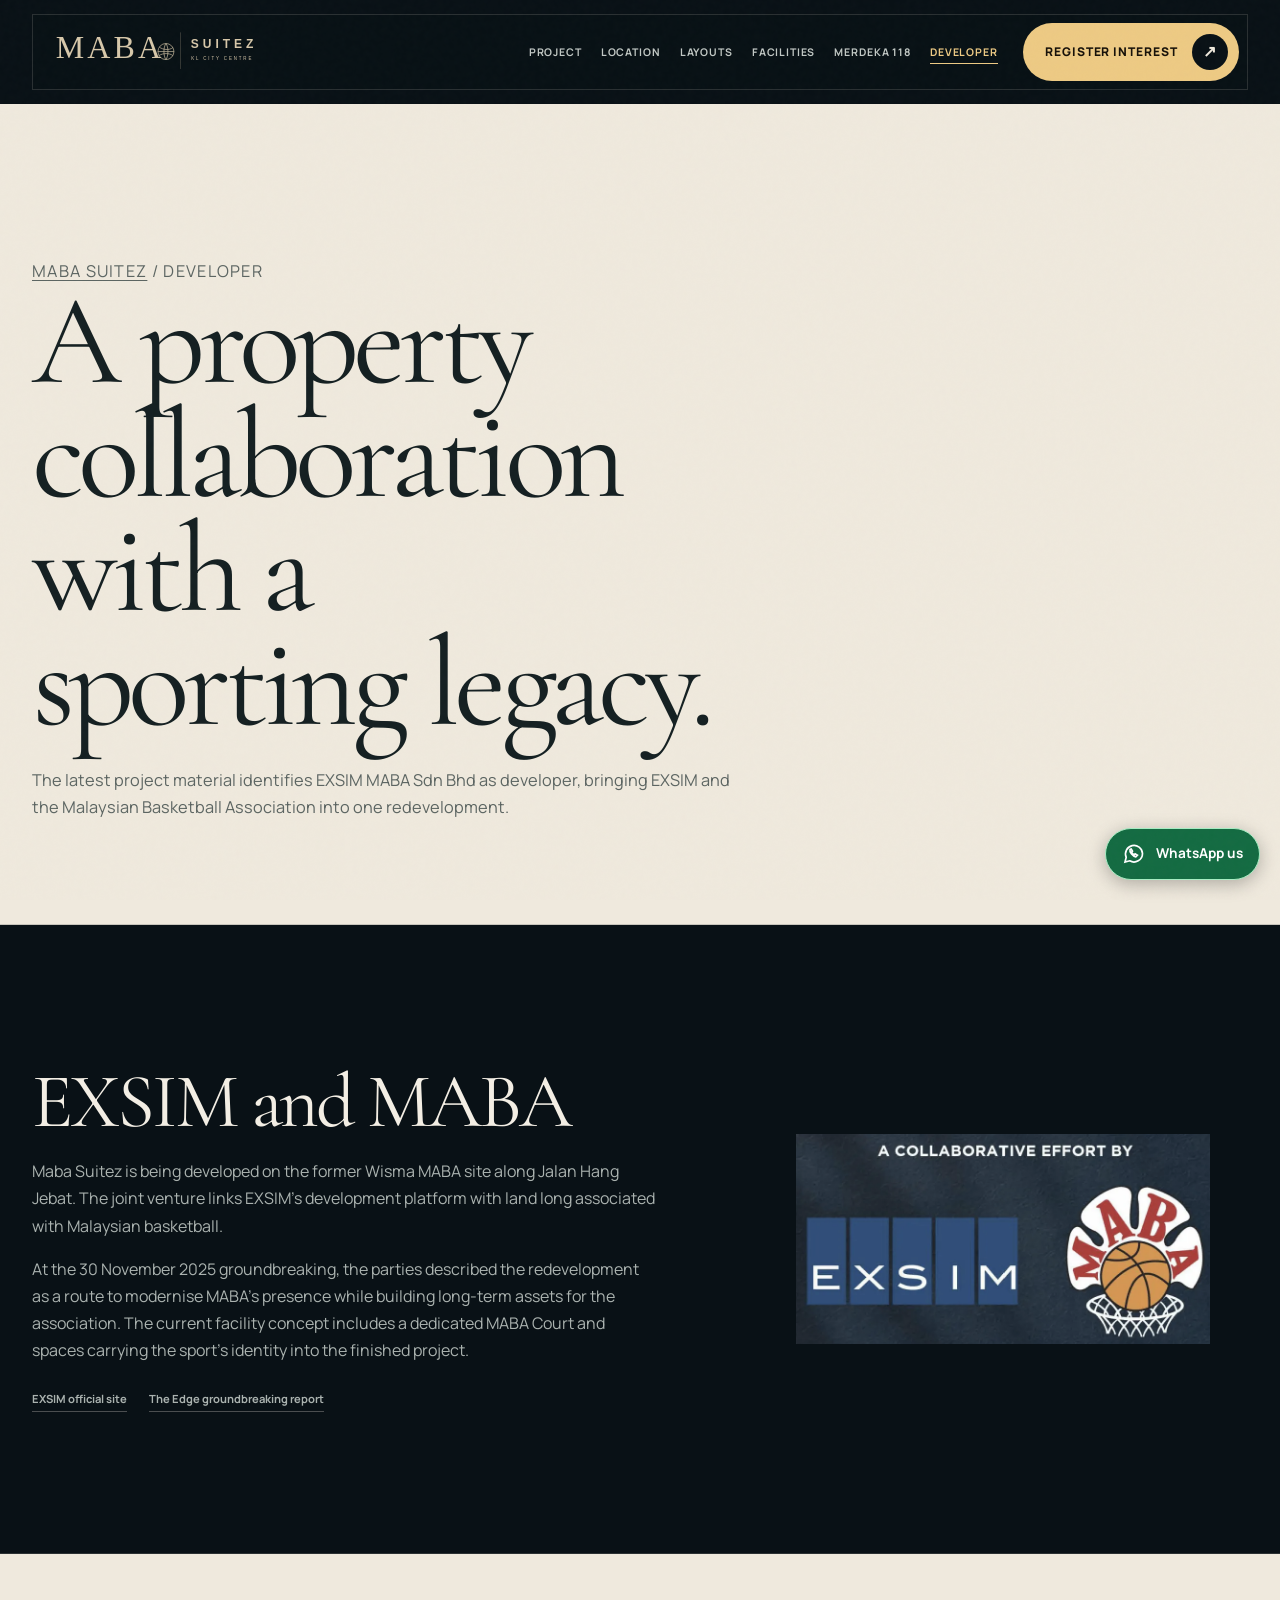
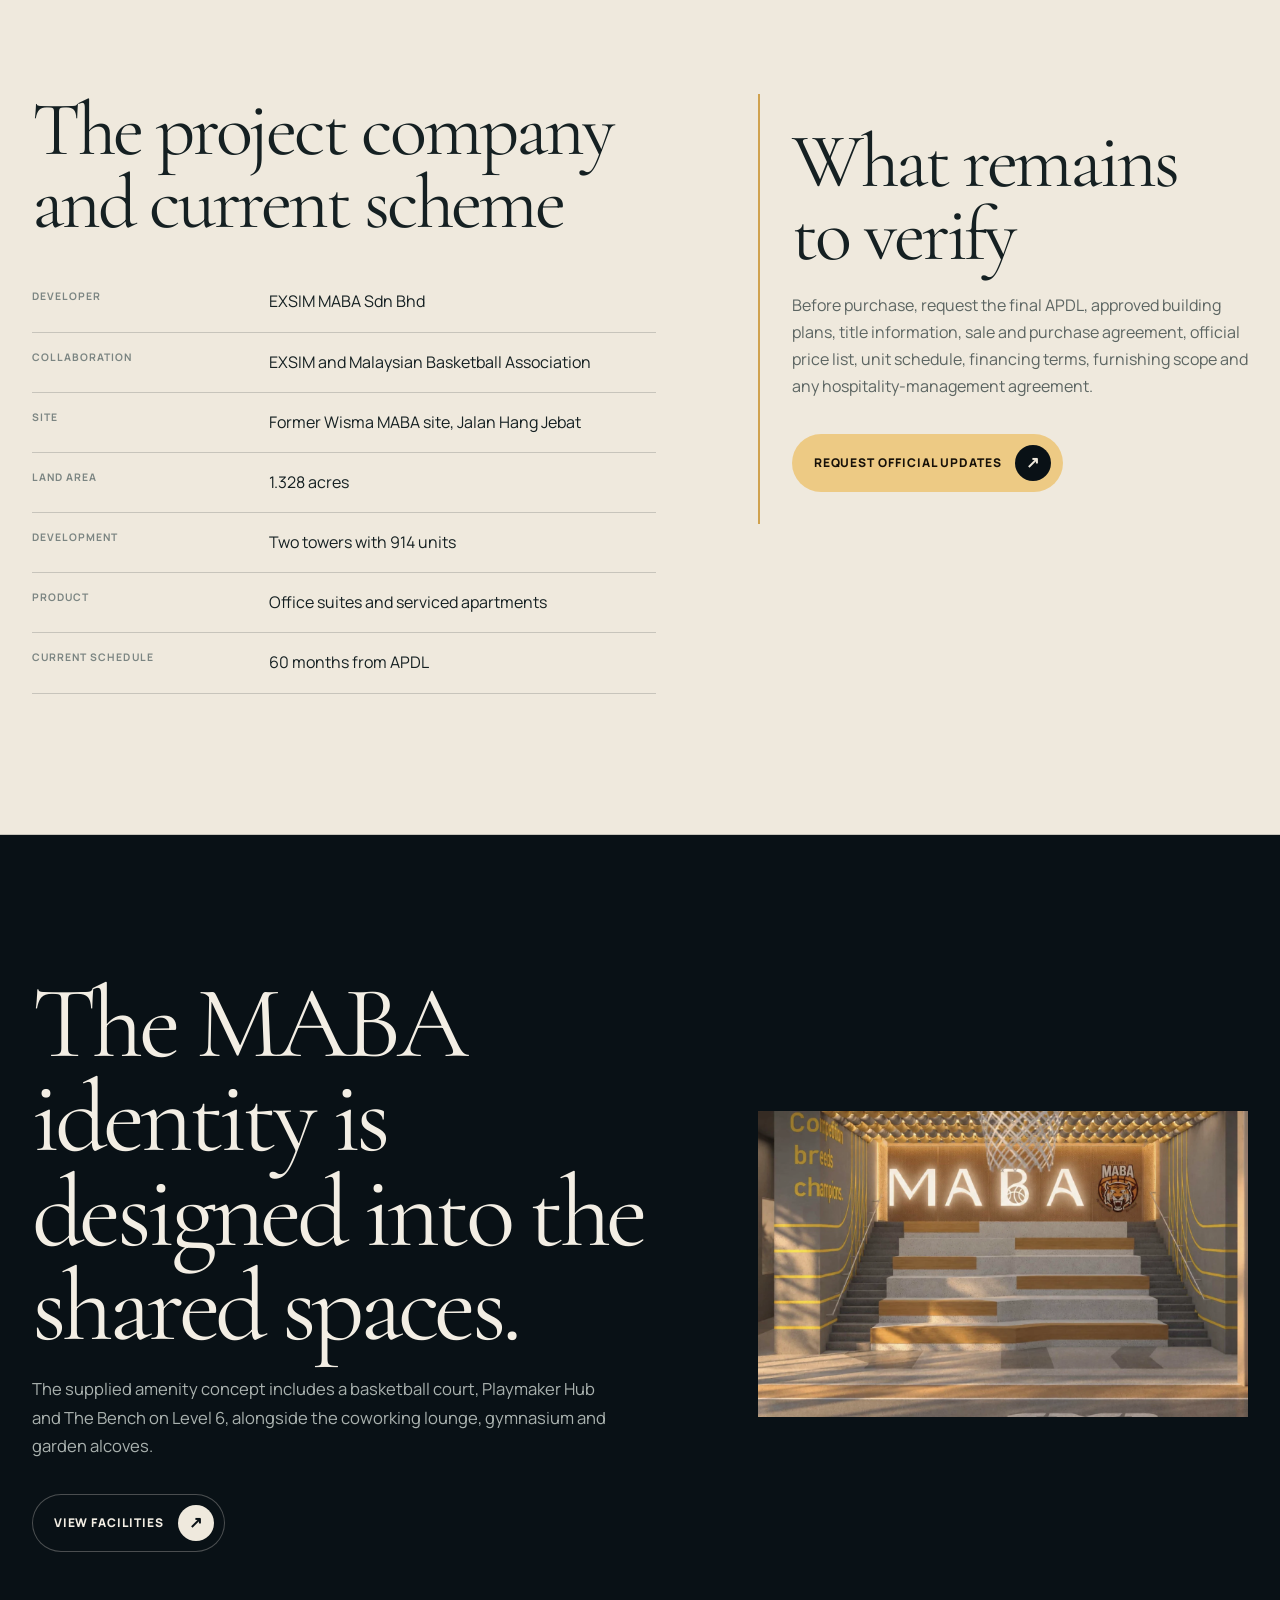
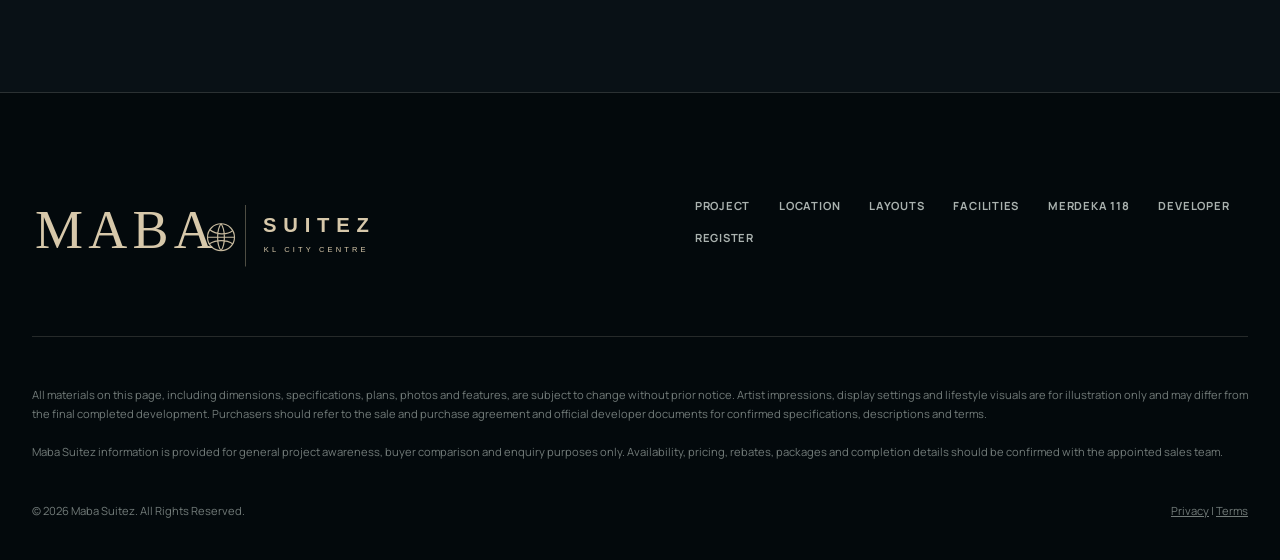
==== commit 57c99c7e: "Add files via upload" ====
--- a/developer/index.html
+++ b/developer/index.html
@@ -2,8 +2,8 @@
   <meta charset="utf-8"><meta name="viewport" content="width=device-width, initial-scale=1">
   <title>Maba Suitez Developer | EXSIM MABA Sdn Bhd</title>
   <meta name="description" content="Learn about EXSIM MABA Sdn Bhd, the EXSIM and Malaysian Basketball Association collaboration behind Maba Suitez on Jalan Hang Jebat.">
-  <meta name="robots" content="index, follow, max-image-preview:large"><meta name="theme-color" content="#07111b"><link rel="canonical" href="https://themabasuitez.com/developer/"><link rel="stylesheet" href="/assets/site-v3.css"><link rel="icon" type="image/svg+xml" href="/assets/maba-suitez-wordmark.svg">
-  <meta property="og:type" content="website"><meta property="og:title" content="Maba Suitez Developer | EXSIM MABA Sdn Bhd"><meta property="og:description" content="The collaboration and project background behind Maba Suitez Kuala Lumpur."><meta property="og:url" content="https://themabasuitez.com/developer/"><meta property="og:image" content="https://themabasuitez.com/assets/official/exsim-maba-joint-venture.webp">
+  <meta name="robots" content="index, follow, max-image-preview:large"><meta name="theme-color" content="#07111b"><link rel="canonical" href="https://themabasuitez.com/developer/"><link rel="stylesheet" href="/assets/site-v3.css?v=20261004"><link rel="icon" type="image/svg+xml" href="/assets/maba-suitez-wordmark.svg">
+  <meta property="og:type" content="website"><meta property="og:title" content="Maba Suitez Developer | EXSIM MABA Sdn Bhd"><meta property="og:description" content="The collaboration and project background behind Maba Suitez Kuala Lumpur."><meta property="og:url" content="https://themabasuitez.com/developer/"><meta property="og:image" content="https://themabasuitez.com/assets/official/exsim-maba-joint-venture.webp?v=20261004">
   <script type="application/ld+json">{"@context":"https://schema.org","@graph":[{"@type":"WebPage","url":"https://themabasuitez.com/developer/","name":"Maba Suitez Developer | EXSIM MABA Sdn Bhd","dateModified":"2026-10-03"},{"@type":"Organization","name":"EXSIM MABA Sdn Bhd","description":"The project company identified in the latest supplied Maba Suitez material."},{"@type":"BreadcrumbList","itemListElement":[{"@type":"ListItem","position":1,"name":"Home","item":"https://themabasuitez.com/"},{"@type":"ListItem","position":2,"name":"Developer","item":"https://themabasuitez.com/developer/"}]}]}</script>
 </head><body>
   <a class="skip-link" href="#main">Skip to content</a>
@@ -11,9 +11,10 @@
   <a class="button mobile-register" href="/register/">Register Interest</a>
   <main id="main">
     <section class="page-hero"><div class="shell"><p class="breadcrumbs"><a href="/">Maba Suitez</a> / Developer</p><h1>A property collaboration with a sporting legacy.</h1><p>The latest project material identifies EXSIM MABA Sdn Bhd as developer, bringing EXSIM and the Malaysian Basketball Association into one redevelopment.</p></div></section>
-    <section class="section"><div class="shell developer-grid"><div class="prose" data-reveal><h2>EXSIM and MABA</h2><p>Maba Suitez is being developed on the former Wisma MABA site along Jalan Hang Jebat. The joint venture links EXSIM’s development platform with land long associated with Malaysian basketball.</p><p>At the 30 November 2025 groundbreaking, the parties described the redevelopment as a route to modernise MABA’s presence while building long-term assets for the association. The current facility concept includes a dedicated MABA Court and spaces carrying the sport’s identity into the finished project.</p><div class="source-links"><a href="https://exsim.com.my/" target="_blank" rel="noopener">EXSIM official site</a><a href="https://theedgemalaysia.com/node/783891" target="_blank" rel="noopener">The Edge groundbreaking report</a></div></div><img class="developer-logo" src="/assets/official/exsim-maba-joint-venture.webp" width="864" height="438" alt="EXSIM and Malaysian Basketball Association collaborative effort" data-reveal></div></section>
+    <section class="section"><div class="shell developer-grid"><div class="prose" data-reveal><h2>EXSIM and MABA</h2><p>Maba Suitez is being developed on the former Wisma MABA site along Jalan Hang Jebat. The joint venture links EXSIM’s development platform with land long associated with Malaysian basketball.</p><p>At the 30 November 2025 groundbreaking, the parties described the redevelopment as a route to modernise MABA’s presence while building long-term assets for the association. The current facility concept includes a dedicated MABA Court and spaces carrying the sport’s identity into the finished project.</p><div class="source-links"><a href="https://exsim.com.my/" target="_blank" rel="noopener">EXSIM official site</a><a href="https://theedgemalaysia.com/node/783891" target="_blank" rel="noopener">The Edge groundbreaking report</a></div></div><img class="developer-logo" src="/assets/official/exsim-maba-joint-venture.webp?v=20261004" width="864" height="438" alt="EXSIM and Malaysian Basketball Association collaborative effort" data-reveal></div></section>
     <section class="section section--surface"><div class="shell content-grid"><div data-reveal><h2>The project company and current scheme</h2><table class="data-table"><tr><th>Developer</th><td>EXSIM MABA Sdn Bhd</td></tr><tr><th>Collaboration</th><td>EXSIM and Malaysian Basketball Association</td></tr><tr><th>Site</th><td>Former Wisma MABA site, Jalan Hang Jebat</td></tr><tr><th>Land area</th><td>1.328 acres</td></tr><tr><th>Development</th><td>Two towers with 914 units</td></tr><tr><th>Product</th><td>Office suites and serviced apartments</td></tr><tr><th>Current schedule</th><td>60 months from APDL</td></tr></table></div><aside class="sticky-panel" data-reveal><h2>What remains to verify</h2><p>Before purchase, request the final APDL, approved building plans, title information, sale and purchase agreement, official price list, unit schedule, financing terms, furnishing scope and any hospitality-management agreement.</p><div class="button-row"><a class="button" href="/register/">Request Official Updates</a></div></aside></div></section>
-    <section class="section"><div class="shell editorial-split"><div data-reveal><h2 class="section-title">The MABA identity is designed into the shared spaces.</h2><p class="section-copy">The supplied amenity concept includes a basketball court, Playmaker Hub and The Bench on Level 6, alongside the coworking lounge, gymnasium and garden alcoves.</p><div class="button-row"><a class="button button--secondary" href="/impressions/">View Facilities</a></div></div><figure class="media-frame media-frame--wide" data-reveal><img src="/assets/official/facilities/maba-court.webp" width="1800" height="822" alt="MABA Court artist impression" loading="lazy"></figure></div></section>
+    <section class="section"><div class="shell editorial-split"><div data-reveal><h2 class="section-title">The MABA identity is designed into the shared spaces.</h2><p class="section-copy">The supplied amenity concept includes a basketball court, Playmaker Hub and The Bench on Level 6, alongside the coworking lounge, gymnasium and garden alcoves.</p><div class="button-row"><a class="button button--secondary" href="/impressions/">View Facilities</a></div></div><figure class="media-frame media-frame--wide" data-reveal><img src="/assets/official/facilities/maba-court.webp?v=20261004" width="1800" height="822" alt="MABA Court artist impression" loading="lazy"></figure></div></section>
   </main>
-  <footer class="site-footer"><div class="shell"><div class="footer-top"><img class="footer-logo" src="/assets/maba-suitez-wordmark.svg" width="520" height="112" alt="Maba Suitez, KL City Centre" loading="lazy"><nav class="footer-links" aria-label="Footer navigation"><a href="/project/">Project</a><a href="/location/">Location</a><a href="/layouts/">Layouts</a><a href="/impressions/">Facilities</a><a href="/merdeka-118/">Merdeka 118</a><a href="/developer/">Developer</a><a href="/register/">Register</a></nav></div><div class="footer-legal"><p>All materials on this page, including dimensions, specifications, plans, photos and features, are subject to change without prior notice. Artist impressions, display settings and lifestyle visuals are for illustration only and may differ from the final completed development. Purchasers should refer to the sale and purchase agreement and official developer documents for confirmed specifications, descriptions and terms.</p><p>Maba Suitez information is provided for general project awareness, buyer comparison and enquiry purposes only. Availability, pricing, rebates, packages and completion details should be confirmed with the appointed sales team.</p></div><div class="footer-bottom"><span>© 2026 Maba Suitez. All Rights Reserved.</span><span><a href="/privacy-policy.html">Privacy</a> | <a href="/terms-and-conditions.html">Terms</a></span></div></div></footer><script src="/assets/site-v2.js" defer></script>
+  <footer class="site-footer"><div class="shell"><div class="footer-top"><img class="footer-logo" src="/assets/maba-suitez-wordmark.svg" width="520" height="112" alt="Maba Suitez, KL City Centre" loading="lazy"><nav class="footer-links" aria-label="Footer navigation"><a href="/project/">Project</a><a href="/location/">Location</a><a href="/layouts/">Layouts</a><a href="/impressions/">Facilities</a><a href="/merdeka-118/">Merdeka 118</a><a href="/developer/">Developer</a><a href="/register/">Register</a></nav></div><div class="footer-legal"><p>All materials on this page, including dimensions, specifications, plans, photos and features, are subject to change without prior notice. Artist impressions, display settings and lifestyle visuals are for illustration only and may differ from the final completed development. Purchasers should refer to the sale and purchase agreement and official developer documents for confirmed specifications, descriptions and terms.</p><p>Maba Suitez information is provided for general project awareness, buyer comparison and enquiry purposes only. Availability, pricing, rebates, packages and completion details should be confirmed with the appointed sales team.</p></div><div class="footer-bottom"><span>© 2026 Maba Suitez. All Rights Reserved.</span><span><a href="/privacy-policy.html">Privacy</a> | <a href="/terms-and-conditions.html">Terms</a></span></div></div></footer><script src="/assets/site-v2.js?v=20261004" defer></script>
+<a class="whatsapp-float" href="https://wa.me/601154306375" target="_blank" rel="noopener" aria-label="WhatsApp Maba Suitez at +60 11-5430 6375"><svg viewBox="0 0 24 24" fill="none" stroke="currentColor" stroke-width="1.7" aria-hidden="true"><path d="M20.5 11.5a8.5 8.5 0 0 1-12.8 7.3L3 20l1.2-4.7A8.5 8.5 0 1 1 20.5 11.5Z"/><path d="M8 7.5c-.8 2.5 3 6.7 5.8 7.3l1.6-1.7-2.3-1.3-1 1c-1.2-.5-2.1-1.4-2.6-2.6l1-1L9.2 7Z"/></svg><span>WhatsApp us</span></a>
 </body></html>
--- a/assets/site-v3.css
+++ b/assets/site-v3.css
@@ -72,7 +72,7 @@
   background-image: url("data:image/svg+xml,%3Csvg viewBox='0 0 180 180' xmlns='http://www.w3.org/2000/svg'%3E%3Cfilter id='n'%3E%3CfeTurbulence type='fractalNoise' baseFrequency='.82' numOctaves='3' stitchTiles='stitch'/%3E%3C/filter%3E%3Crect width='100%25' height='100%25' filter='url(%23n)' opacity='.75'/%3E%3C/svg%3E");
 }
 body.menu-open { overflow: hidden; }
-img { display: block; max-width: 100%; }
+img { display: block; max-width: 100%; height: auto; }
 a { color: inherit; }
 button, input, select, textarea { font: inherit; }
 button, a { -webkit-tap-highlight-color: transparent; }
@@ -542,3 +542,37 @@
   *, *::before, *::after { animation-duration: .01ms !important; animation-iteration-count: 1 !important; transition-duration: .01ms !important; }
   [data-reveal] { opacity: 1; transform: none; }
 }
+
+/* Responsive artwork and unobstructed mobile navigation. */
+.amenity img { height: auto; aspect-ratio: auto !important; object-fit: contain; }
+.developer-logo { height: auto; object-fit: contain; padding: clamp(1rem, 3vw, 2.5rem); justify-self: center; align-self: center; }
+.layout-plan { min-height: 0; padding: clamp(1.25rem, 4vw, 3rem); }
+.layout-plan img { width: auto; height: auto; max-width: 100%; max-height: 520px; }
+.contact-details { margin-top: 2rem; padding-block: 1.5rem; border-block: 1px solid var(--line); font-style: normal; }
+.contact-details strong, .contact-details a { display: block; }
+.contact-details a { width: fit-content; padding-block: .5rem; color: var(--gold-light); text-underline-offset: .3em; }
+.whatsapp-float { position: fixed; right: 1.25rem; bottom: calc(1.25rem + env(safe-area-inset-bottom)); z-index: 26; display: flex; align-items: center; gap: .65rem; min-height: 52px; padding: .75rem 1rem; border: 1px solid #a7edc3; border-radius: 50px; background: #146b42; color: white; text-decoration: none; font-size: .85rem; font-weight: 700; box-shadow: 0 4px 18px #0004; }
+.whatsapp-float svg { width: 24px; height: 24px; flex-shrink: 0; }
+.mobile-register { visibility: hidden; opacity: 0; pointer-events: none; }
+.past-hero:not(.at-registration):not(.menu-open) .mobile-register { visibility: visible; opacity: 1; pointer-events: auto; }
+.menu-open .whatsapp-float { visibility: hidden; pointer-events: none; }
+@media (max-width: 1019px) {
+  .nav-shell { backdrop-filter: none; }
+  .nav-panel { z-index: 31; background: #091116; height: 100dvh; overflow-y: auto; align-content: start; padding: 110px 1.5rem 2rem; transform: none; }
+  .nav-panel.open { background: #091116; }
+  .nav-panel.open .nav-links a { opacity: 1; transform: none; transition: none; }
+  .brand, .nav-toggle { position: relative; z-index: 32; }
+  .nav-links a { font-size: clamp(1.6rem, 5vw, 2.3rem); line-height: 1.2; }
+  .nav-links { gap: .8rem; }
+  .nav-cta { width: fit-content; }
+  .mobile-register { left: 1rem; right: 5rem; bottom: calc(1rem + env(safe-area-inset-bottom)); min-height: 52px; padding: .65rem 1rem; font-size: .7rem; }
+  .mobile-register::after { width: 28px; height: 28px; }
+  .whatsapp-float { right: 1rem; bottom: calc(1rem + env(safe-area-inset-bottom)); width: 52px; height: 52px; padding: 13px; }
+  .whatsapp-float span { display: none; }
+  body:not(.past-hero) .whatsapp-float { visibility: hidden; pointer-events: none; }
+}
+@media (max-width: 699px) {
+  .amenity-grid, .gallery-grid { gap: 2.75rem; }
+  .developer-grid { gap: 2rem; }
+  .hero-copy { padding: 2rem 1.5rem; }
+}
